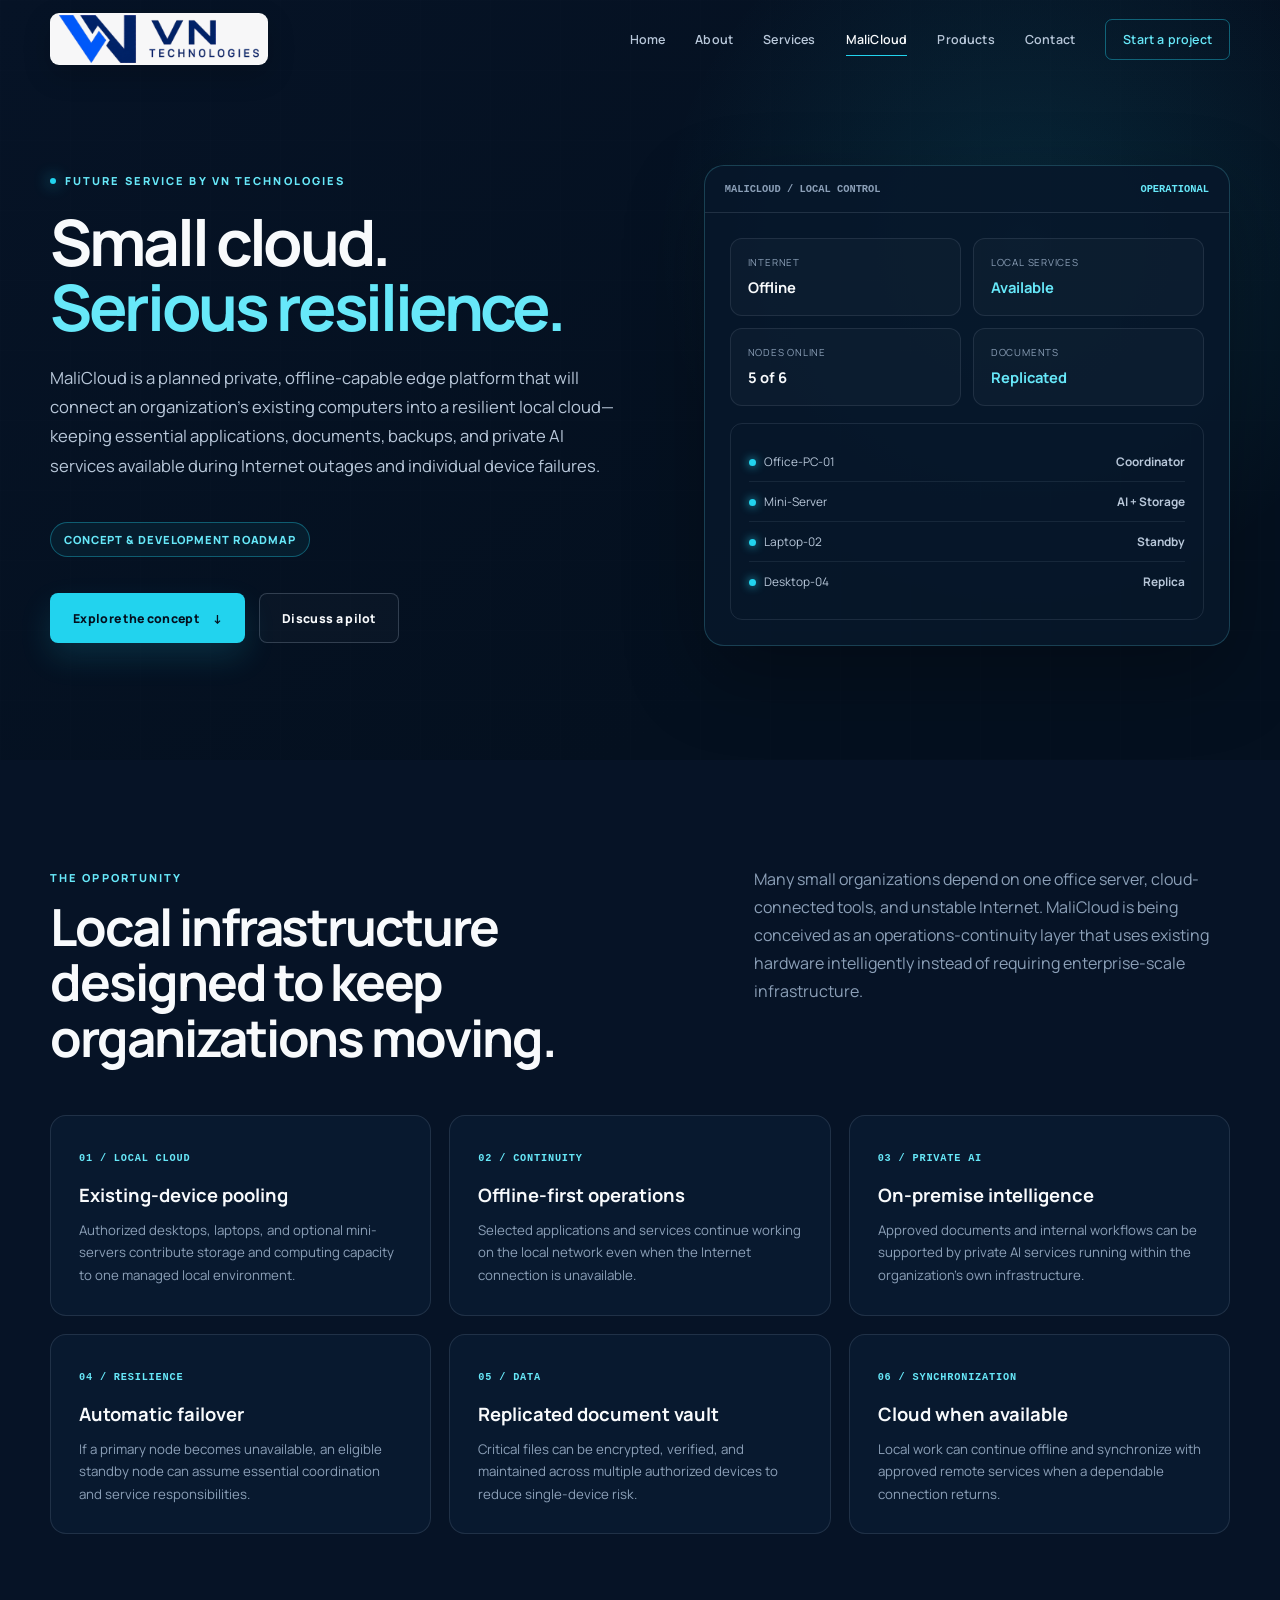
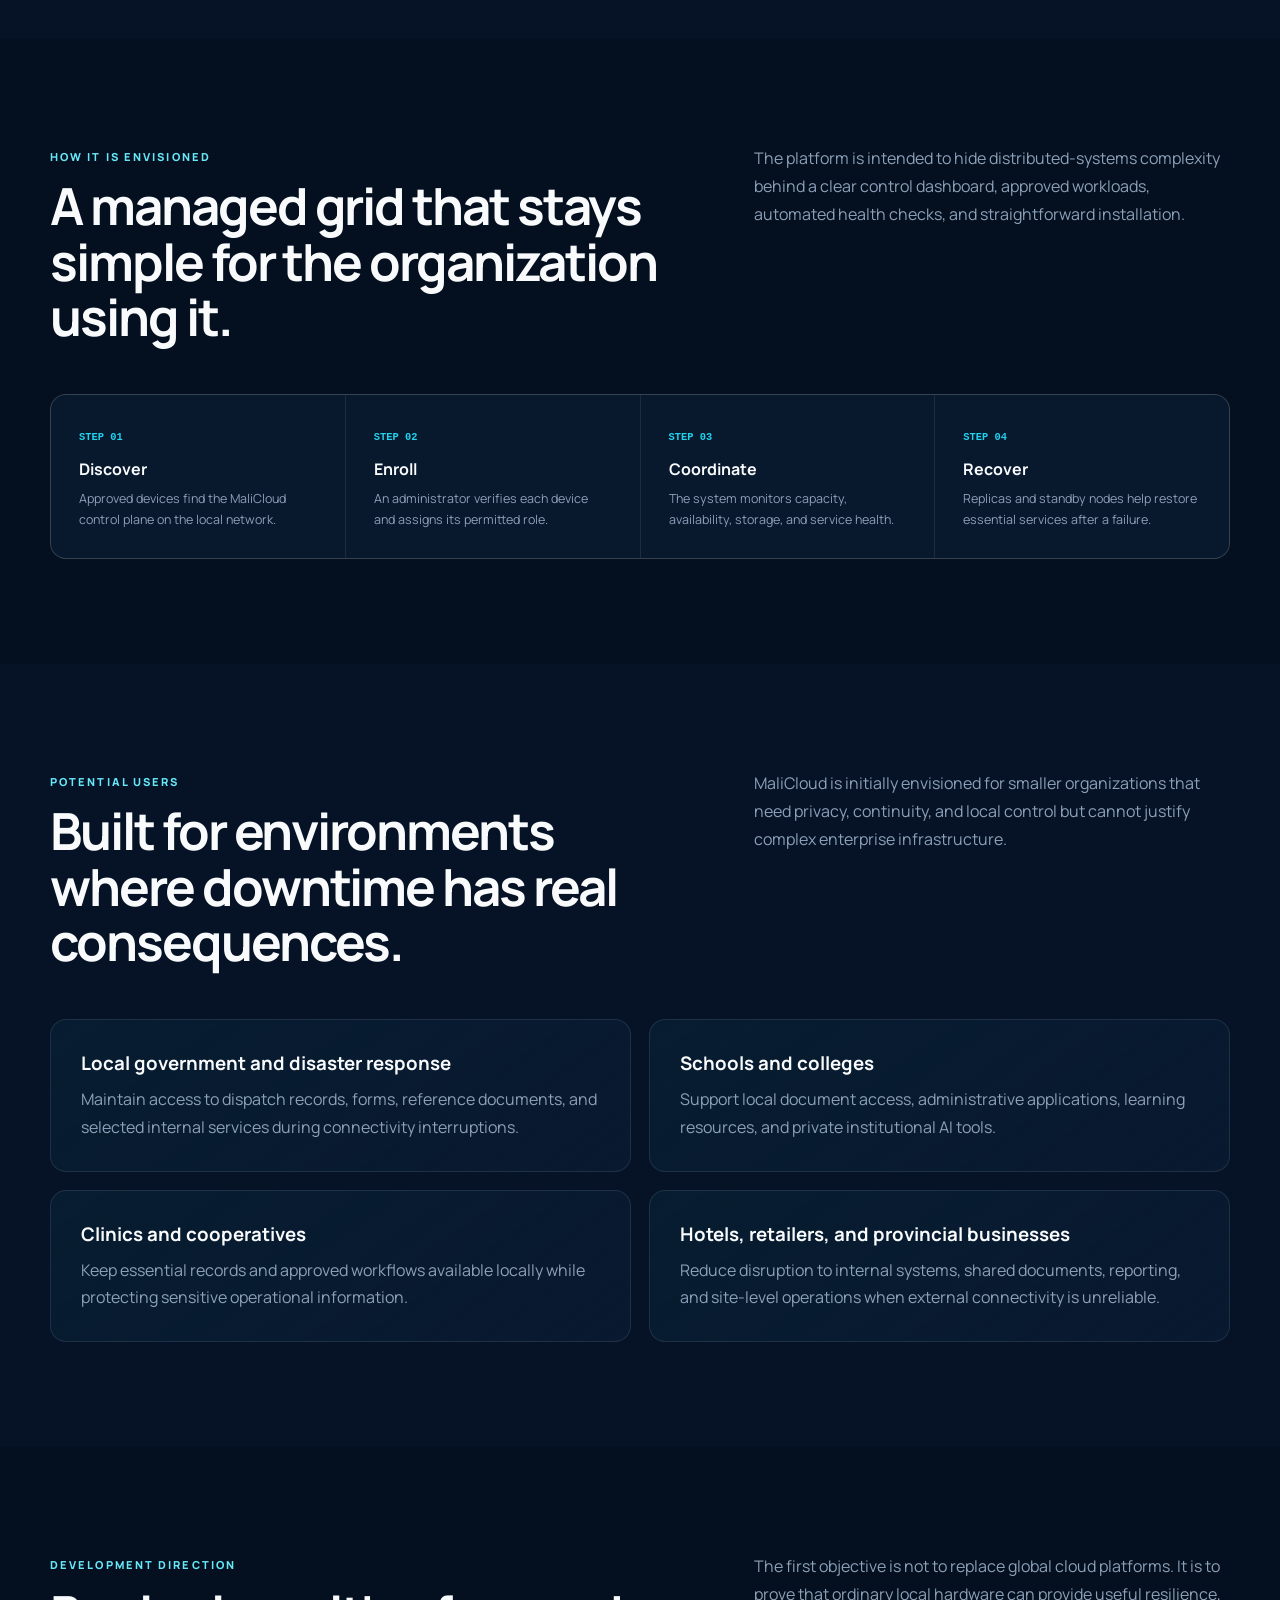
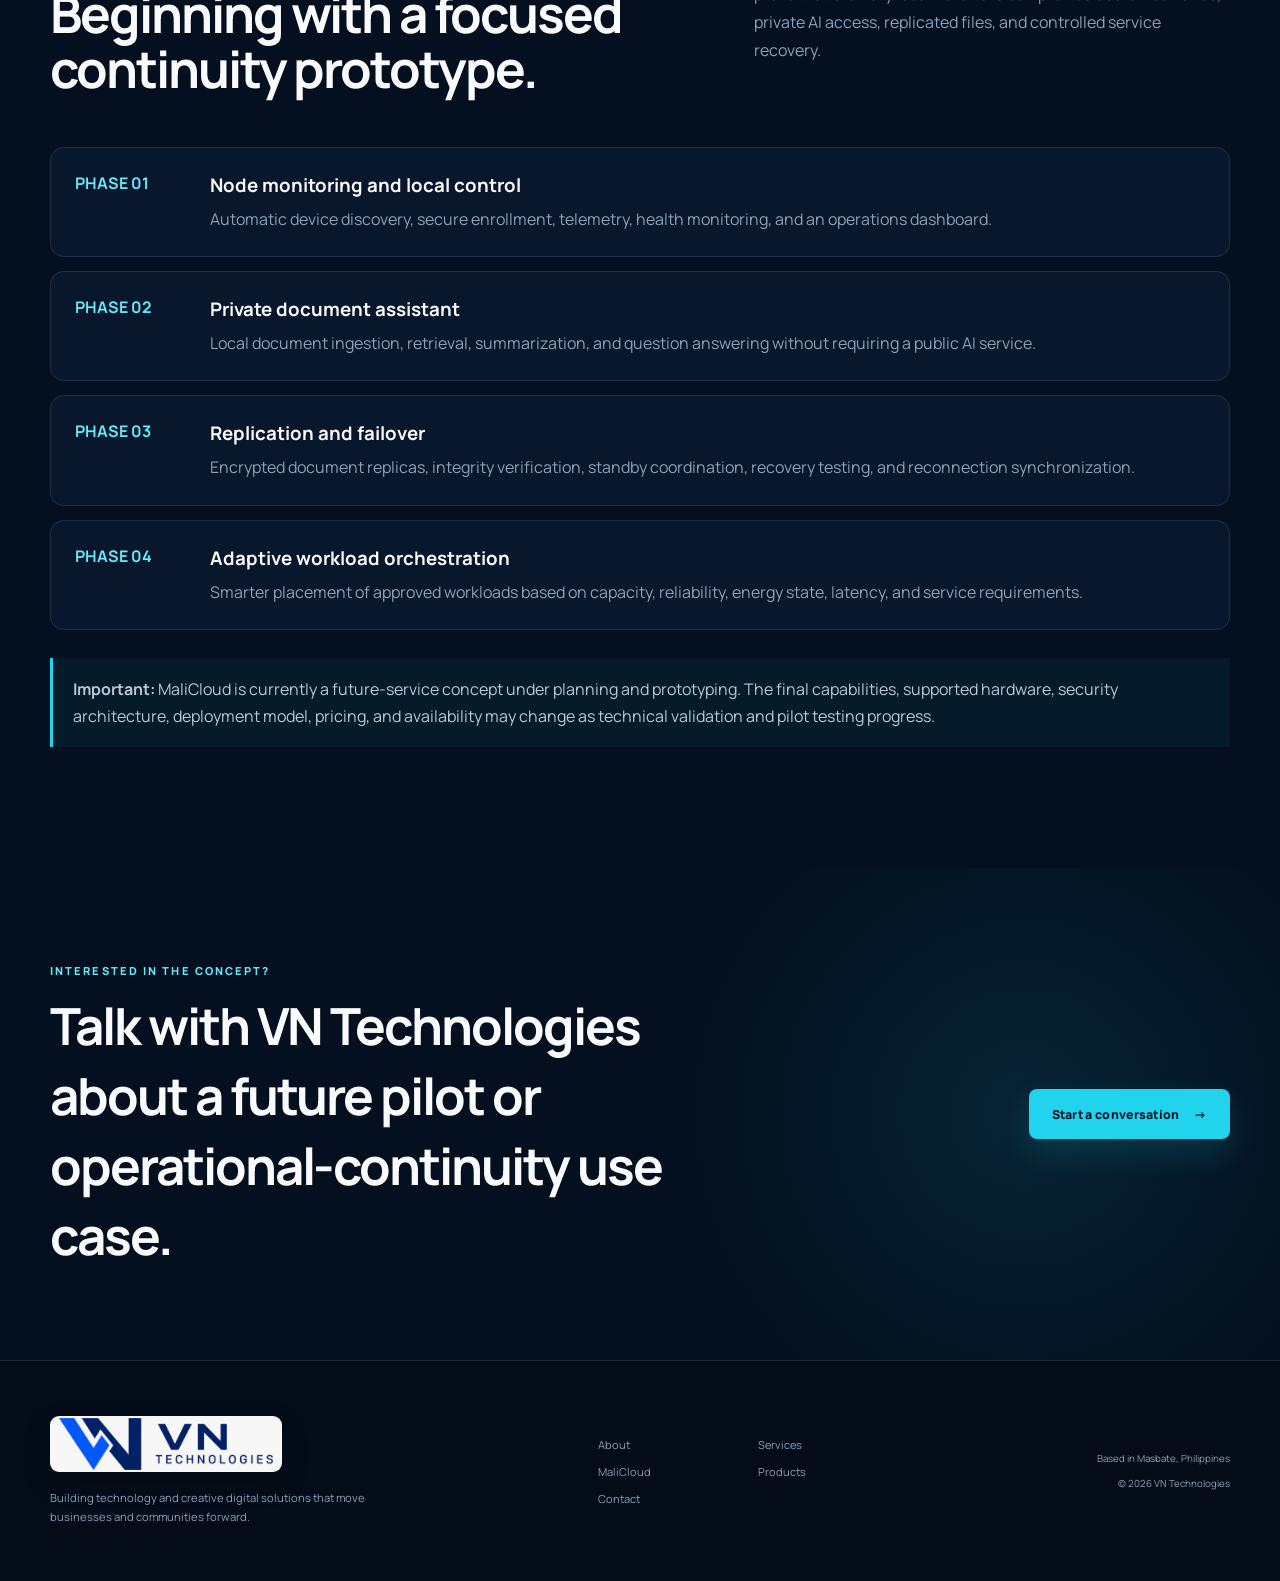
==== malicloud.html @ c6fffb07 "Add MaliCloud future service page" ====
<!doctype html>
<html lang="en">
  <head>
    <meta charset="UTF-8" />
    <meta name="viewport" content="width=device-width, initial-scale=1.0" />
    <meta name="description" content="MaliCloud is VN Technologies' planned private, offline-capable edge platform for resilient local applications, document storage, backups, and AI services." />
    <meta name="theme-color" content="#061326" />
    <meta property="og:title" content="MaliCloud | VN Technologies" />
    <meta property="og:description" content="Small cloud. Serious resilience. Discover VN Technologies' future private AI and local operations-continuity platform." />
    <meta property="og:type" content="website" />
    <title>MaliCloud | Private AI & Resilient Local Computing</title>
    <link rel="preconnect" href="https://fonts.googleapis.com" />
    <link rel="preconnect" href="https://fonts.gstatic.com" crossorigin />
    <link href="https://fonts.googleapis.com/css2?family=Manrope:wght@400;500;600;700;800&display=swap" rel="stylesheet" />
    <link rel="stylesheet" href="styles.css" />
    <script src="script.js" defer></script>
    <style>
      .malicloud-page main { overflow: hidden; }
      .mc-hero { position: relative; min-height: 760px; display: flex; align-items: center; padding: 150px 0 100px; background: radial-gradient(circle at 80% 32%, rgba(34,211,238,.12), transparent 32%), linear-gradient(145deg,#061326,#04101f 72%); }
      .mc-hero-grid { position:absolute; inset:0; opacity:.28; background-image:linear-gradient(rgba(169,184,204,.035) 1px,transparent 1px),linear-gradient(90deg,rgba(169,184,204,.035) 1px,transparent 1px); background-size:70px 70px; }
      .mc-hero-layout { position:relative; z-index:2; display:grid; grid-template-columns:1.05fr .95fr; gap:72px; align-items:center; }
      .mc-hero h1 { margin:20px 0 24px; font-size:clamp(3rem,5vw,4.8rem); line-height:1.02; letter-spacing:-.052em; }
      .mc-hero h1 span { display:block; color:#67e8f9; }
      .mc-lead { max-width:680px; color:#b8c7d9; font-size:1.04rem; line-height:1.75; }
      .mc-badge { display:inline-flex; margin-top:26px; padding:9px 13px; border:1px solid rgba(34,211,238,.35); border-radius:999px; color:#67e8f9; background:rgba(34,211,238,.06); font-size:.7rem; font-weight:800; letter-spacing:.08em; text-transform:uppercase; }
      .mc-console { border:1px solid rgba(103,232,249,.2); border-radius:20px; background:rgba(7,23,43,.88); box-shadow:0 30px 80px rgba(0,0,0,.28); overflow:hidden; }
      .mc-console-head { display:flex; justify-content:space-between; padding:17px 20px; border-bottom:1px solid rgba(169,184,204,.16); color:#8ca0b8; font:600 .65rem ui-monospace,monospace; }
      .mc-console-head strong { color:#67e8f9; }
      .mc-console-body { padding:25px; }
      .mc-status { display:grid; grid-template-columns:repeat(2,1fr); gap:12px; }
      .mc-status div { padding:17px; border:1px solid rgba(169,184,204,.13); border-radius:12px; background:rgba(255,255,255,.025); }
      .mc-status small { display:block; margin-bottom:7px; color:#8ca0b8; font-size:.61rem; letter-spacing:.08em; }
      .mc-status strong { font-size:.92rem; }
      .mc-status .ok { color:#67e8f9; }
      .mc-nodes { margin-top:17px; padding:18px; border:1px solid rgba(169,184,204,.13); border-radius:12px; }
      .mc-node { display:flex; align-items:center; justify-content:space-between; padding:11px 0; border-bottom:1px solid rgba(169,184,204,.1); color:#b8c7d9; font-size:.74rem; }
      .mc-node:last-child { border-bottom:0; }
      .mc-dot { width:7px; height:7px; display:inline-block; margin-right:8px; border-radius:50%; background:#22d3ee; box-shadow:0 0 10px #22d3ee; }
      .mc-section { padding:105px 0; }
      .mc-section.alt { background:#04101f; }
      .mc-heading { display:grid; grid-template-columns:1.15fr .85fr; gap:60px; margin-bottom:50px; }
      .mc-heading h2 { margin:12px 0 0; font-size:clamp(2.2rem,4vw,3.5rem); line-height:1.08; letter-spacing:-.04em; }
      .mc-heading p { margin:0; color:#8ca0b8; line-height:1.75; }
      .mc-grid { display:grid; grid-template-columns:repeat(3,1fr); gap:18px; }
      .mc-card { padding:28px; border:1px solid rgba(169,184,204,.15); border-radius:16px; background:rgba(10,27,51,.78); }
      .mc-card span { color:#67e8f9; font:700 .64rem ui-monospace,monospace; letter-spacing:.08em; }
      .mc-card h3 { margin:16px 0 11px; font-size:1.15rem; }
      .mc-card p { margin:0; color:#8ca0b8; font-size:.83rem; line-height:1.7; }
      .mc-flow { display:grid; grid-template-columns:repeat(4,1fr); gap:1px; overflow:hidden; border:1px solid rgba(169,184,204,.16); border-radius:16px; background:rgba(169,184,204,.16); }
      .mc-flow div { padding:28px; background:#08182d; }
      .mc-flow span { color:#22d3ee; font:700 .65rem ui-monospace,monospace; }
      .mc-flow h3 { margin:13px 0 9px; font-size:1rem; }
      .mc-flow p { margin:0; color:#8ca0b8; font-size:.78rem; line-height:1.65; }
      .mc-use-grid { display:grid; grid-template-columns:repeat(2,1fr); gap:18px; }
      .mc-use { padding:30px; border:1px solid rgba(169,184,204,.14); border-radius:16px; background:linear-gradient(145deg,rgba(34,211,238,.05),rgba(10,27,51,.78)); }
      .mc-use h3 { margin:0 0 10px; }
      .mc-use p { margin:0; color:#8ca0b8; line-height:1.7; }
      .mc-roadmap { display:grid; gap:14px; }
      .mc-phase { display:grid; grid-template-columns:110px 1fr; gap:25px; padding:24px; border:1px solid rgba(169,184,204,.14); border-radius:14px; background:rgba(10,27,51,.72); }
      .mc-phase strong { color:#67e8f9; }
      .mc-phase h3 { margin:0 0 8px; }
      .mc-phase p { margin:0; color:#8ca0b8; line-height:1.65; }
      .mc-note { margin-top:28px; padding:18px 20px; border-left:3px solid #22d3ee; background:rgba(34,211,238,.055); color:#b8c7d9; line-height:1.65; }
      .mc-cta { padding:90px 0; background:radial-gradient(circle at 80% 50%,rgba(34,211,238,.1),transparent 32%),#04101f; }
      .mc-cta-inner { display:flex; justify-content:space-between; align-items:center; gap:40px; }
      .mc-cta h2 { max-width:720px; margin:10px 0 0; font-size:clamp(2rem,4vw,3.2rem); letter-spacing:-.04em; }
      @media (max-width:900px){.mc-hero-layout,.mc-heading{grid-template-columns:1fr}.mc-grid{grid-template-columns:1fr 1fr}.mc-flow{grid-template-columns:1fr 1fr}.mc-hero{padding-top:125px}.mc-cta-inner{align-items:flex-start;flex-direction:column}}
      @media (max-width:620px){.mc-grid,.mc-use-grid,.mc-flow{grid-template-columns:1fr}.mc-status{grid-template-columns:1fr}.mc-phase{grid-template-columns:1fr}.mc-hero h1{font-size:2.75rem}}
    </style>
  </head>
  <body class="malicloud-page">
    <a class="skip-link" href="#main-content">Skip to content</a>
    <header class="site-header scrolled" data-header>
      <div class="container header-inner">
        <a class="brand" href="index.html#home" aria-label="VN Technologies home"><span class="brand-logo" aria-hidden="true"></span></a>
        <button class="menu-toggle" type="button" aria-expanded="false" aria-controls="site-navigation" aria-label="Open navigation" data-menu-toggle><span></span><span></span><span></span></button>
        <nav id="site-navigation" class="site-nav" aria-label="Main navigation" data-nav>
          <a href="index.html#home">Home</a><a href="index.html#about">About</a><a href="index.html#services">Services</a><a class="active" href="malicloud.html" aria-current="page">MaliCloud</a><a href="products.html">Products</a><a href="index.html#contact">Contact</a><a class="nav-cta" href="index.html#contact">Start a project</a>
        </nav>
      </div>
    </header>
    <main id="main-content">
      <section class="mc-hero">
        <div class="mc-hero-grid" aria-hidden="true"></div>
        <div class="container mc-hero-layout">
          <div class="reveal">
            <div class="eyebrow"><span class="eyebrow-dot"></span>Future service by VN Technologies</div>
            <h1>Small cloud. <span>Serious resilience.</span></h1>
            <p class="mc-lead">MaliCloud is a planned private, offline-capable edge platform that will connect an organization’s existing computers into a resilient local cloud—keeping essential applications, documents, backups, and private AI services available during Internet outages and individual device failures.</p>
            <span class="mc-badge">Concept &amp; development roadmap</span>
            <div class="hero-actions"><a class="button button-primary" href="#capabilities">Explore the concept <span aria-hidden="true">↓</span></a><a class="button button-secondary" href="index.html#contact">Discuss a pilot</a></div>
          </div>
          <div class="mc-console reveal" aria-label="Conceptual MaliCloud system dashboard">
            <div class="mc-console-head"><span>MALICLOUD / LOCAL CONTROL</span><strong>OPERATIONAL</strong></div>
            <div class="mc-console-body">
              <div class="mc-status"><div><small>INTERNET</small><strong>Offline</strong></div><div><small>LOCAL SERVICES</small><strong class="ok">Available</strong></div><div><small>NODES ONLINE</small><strong>5 of 6</strong></div><div><small>DOCUMENTS</small><strong class="ok">Replicated</strong></div></div>
              <div class="mc-nodes"><div class="mc-node"><span><i class="mc-dot"></i>Office-PC-01</span><strong>Coordinator</strong></div><div class="mc-node"><span><i class="mc-dot"></i>Mini-Server</span><strong>AI + Storage</strong></div><div class="mc-node"><span><i class="mc-dot"></i>Laptop-02</span><strong>Standby</strong></div><div class="mc-node"><span><i class="mc-dot"></i>Desktop-04</span><strong>Replica</strong></div></div>
            </div>
          </div>
        </div>
      </section>
      <section id="capabilities" class="mc-section">
        <div class="container"><div class="mc-heading reveal"><div><span class="section-kicker">The opportunity</span><h2>Local infrastructure designed to keep organizations moving.</h2></div><p>Many small organizations depend on one office server, cloud-connected tools, and unstable Internet. MaliCloud is being conceived as an operations-continuity layer that uses existing hardware intelligently instead of requiring enterprise-scale infrastructure.</p></div>
          <div class="mc-grid">
            <article class="mc-card reveal"><span>01 / LOCAL CLOUD</span><h3>Existing-device pooling</h3><p>Authorized desktops, laptops, and optional mini-servers contribute storage and computing capacity to one managed local environment.</p></article>
            <article class="mc-card reveal"><span>02 / CONTINUITY</span><h3>Offline-first operations</h3><p>Selected applications and services continue working on the local network even when the Internet connection is unavailable.</p></article>
            <article class="mc-card reveal"><span>03 / PRIVATE AI</span><h3>On-premise intelligence</h3><p>Approved documents and internal workflows can be supported by private AI services running within the organization’s own infrastructure.</p></article>
            <article class="mc-card reveal"><span>04 / RESILIENCE</span><h3>Automatic failover</h3><p>If a primary node becomes unavailable, an eligible standby node can assume essential coordination and service responsibilities.</p></article>
            <article class="mc-card reveal"><span>05 / DATA</span><h3>Replicated document vault</h3><p>Critical files can be encrypted, verified, and maintained across multiple authorized devices to reduce single-device risk.</p></article>
            <article class="mc-card reveal"><span>06 / SYNCHRONIZATION</span><h3>Cloud when available</h3><p>Local work can continue offline and synchronize with approved remote services when a dependable connection returns.</p></article>
          </div>
        </div>
      </section>
      <section class="mc-section alt">
        <div class="container"><div class="mc-heading reveal"><div><span class="section-kicker">How it is envisioned</span><h2>A managed grid that stays simple for the organization using it.</h2></div><p>The platform is intended to hide distributed-systems complexity behind a clear control dashboard, approved workloads, automated health checks, and straightforward installation.</p></div>
          <div class="mc-flow reveal"><div><span>STEP 01</span><h3>Discover</h3><p>Approved devices find the MaliCloud control plane on the local network.</p></div><div><span>STEP 02</span><h3>Enroll</h3><p>An administrator verifies each device and assigns its permitted role.</p></div><div><span>STEP 03</span><h3>Coordinate</h3><p>The system monitors capacity, availability, storage, and service health.</p></div><div><span>STEP 04</span><h3>Recover</h3><p>Replicas and standby nodes help restore essential services after a failure.</p></div></div>
        </div>
      </section>
      <section class="mc-section">
        <div class="container"><div class="mc-heading reveal"><div><span class="section-kicker">Potential users</span><h2>Built for environments where downtime has real consequences.</h2></div><p>MaliCloud is initially envisioned for smaller organizations that need privacy, continuity, and local control but cannot justify complex enterprise infrastructure.</p></div>
          <div class="mc-use-grid"><article class="mc-use reveal"><h3>Local government and disaster response</h3><p>Maintain access to dispatch records, forms, reference documents, and selected internal services during connectivity interruptions.</p></article><article class="mc-use reveal"><h3>Schools and colleges</h3><p>Support local document access, administrative applications, learning resources, and private institutional AI tools.</p></article><article class="mc-use reveal"><h3>Clinics and cooperatives</h3><p>Keep essential records and approved workflows available locally while protecting sensitive operational information.</p></article><article class="mc-use reveal"><h3>Hotels, retailers, and provincial businesses</h3><p>Reduce disruption to internal systems, shared documents, reporting, and site-level operations when external connectivity is unreliable.</p></article></div>
        </div>
      </section>
      <section class="mc-section alt">
        <div class="container"><div class="mc-heading reveal"><div><span class="section-kicker">Development direction</span><h2>Beginning with a focused continuity prototype.</h2></div><p>The first objective is not to replace global cloud platforms. It is to prove that ordinary local hardware can provide useful resilience, private AI access, replicated files, and controlled service recovery.</p></div>
          <div class="mc-roadmap"><div class="mc-phase reveal"><strong>PHASE 01</strong><div><h3>Node monitoring and local control</h3><p>Automatic device discovery, secure enrollment, telemetry, health monitoring, and an operations dashboard.</p></div></div><div class="mc-phase reveal"><strong>PHASE 02</strong><div><h3>Private document assistant</h3><p>Local document ingestion, retrieval, summarization, and question answering without requiring a public AI service.</p></div></div><div class="mc-phase reveal"><strong>PHASE 03</strong><div><h3>Replication and failover</h3><p>Encrypted document replicas, integrity verification, standby coordination, recovery testing, and reconnection synchronization.</p></div></div><div class="mc-phase reveal"><strong>PHASE 04</strong><div><h3>Adaptive workload orchestration</h3><p>Smarter placement of approved workloads based on capacity, reliability, energy state, latency, and service requirements.</p></div></div></div>
          <p class="mc-note reveal"><strong>Important:</strong> MaliCloud is currently a future-service concept under planning and prototyping. The final capabilities, supported hardware, security architecture, deployment model, pricing, and availability may change as technical validation and pilot testing progress.</p>
        </div>
      </section>
      <section class="mc-cta"><div class="container mc-cta-inner reveal"><div><span class="section-kicker">Interested in the concept?</span><h2>Talk with VN Technologies about a future pilot or operational-continuity use case.</h2></div><a class="button button-primary" href="index.html#contact">Start a conversation <span aria-hidden="true">→</span></a></div></section>
    </main>
    <footer><div class="container footer-grid"><div><a class="brand footer-brand" href="index.html#home" aria-label="VN Technologies home"><span class="brand-logo" aria-hidden="true"></span></a><p>Building technology and creative digital solutions that move businesses and communities forward.</p></div><div class="footer-links"><a href="index.html#about">About</a><a href="index.html#services">Services</a><a href="malicloud.html">MaliCloud</a><a href="products.html">Products</a><a href="index.html#contact">Contact</a></div><div class="footer-meta"><span>Based in Masbate, Philippines</span><span>© <span data-year></span> VN Technologies</span></div></div></footer>
  </body>
</html>
---- styles.css ----
:root {
  --navy-950: #04101f;
  --navy-900: #061326;
  --navy-850: #08182d;
  --navy-800: #0a1b33;
  --navy-700: #0e2340;
  --cyan-400: #22d3ee;
  --cyan-300: #67e8f9;
  --blue-400: #38bdf8;
  --white: #f8fafc;
  --slate-200: #dbe5f1;
  --slate-300: #b8c7d9;
  --slate-400: #8ca0b8;
  --line: rgba(169, 184, 204, 0.16);
  --card: rgba(10, 27, 51, 0.8);
  --shadow: 0 30px 80px rgba(0, 0, 0, 0.28);
  --radius-sm: 8px;
  --radius-md: 16px;
  --radius-lg: 24px;
  --container: 1180px;
}

* {
  box-sizing: border-box;
}

html {
  scroll-behavior: smooth;
  scroll-padding-top: 86px;
}

body {
  margin: 0;
  overflow-x: hidden;
  background: var(--navy-900);
  color: var(--white);
  font-family: "Manrope", system-ui, -apple-system, BlinkMacSystemFont, "Segoe UI",
    sans-serif;
  -webkit-font-smoothing: antialiased;
}

a {
  color: inherit;
  text-decoration: none;
}

button,
a {
  -webkit-tap-highlight-color: transparent;
}

.container {
  width: min(calc(100% - 48px), var(--container));
  margin-inline: auto;
}

.skip-link {
  position: fixed;
  z-index: 1000;
  top: 12px;
  left: 12px;
  padding: 10px 14px;
  transform: translateY(-160%);
  border-radius: 6px;
  background: var(--cyan-400);
  color: var(--navy-950);
  font-size: 0.84rem;
  font-weight: 800;
  transition: transform 0.2s ease;
}

.skip-link:focus {
  transform: translateY(0);
}

.site-header {
  position: fixed;
  z-index: 100;
  top: 0;
  width: 100%;
  border-bottom: 1px solid transparent;
  transition:
    background 0.25s ease,
    border-color 0.25s ease,
    box-shadow 0.25s ease;
}

.site-header.scrolled {
  border-color: var(--line);
  background: rgba(4, 16, 31, 0.9);
  box-shadow: 0 10px 35px rgba(0, 0, 0, 0.16);
  backdrop-filter: blur(16px);
}

.header-inner {
  display: flex;
  min-height: 78px;
  align-items: center;
  justify-content: space-between;
}

.brand {
  display: inline-flex;
  align-items: center;
  gap: 11px;
}

.brand-mark {
  display: grid;
  width: 40px;
  height: 40px;
  place-items: center;
  border: 1px solid rgba(34, 211, 238, 0.7);
  border-radius: 9px;
  background:
    linear-gradient(135deg, rgba(34, 211, 238, 0.13), transparent 62%),
    var(--navy-800);
  box-shadow:
    inset 0 0 0 3px rgba(6, 19, 38, 0.85),
    0 0 26px rgba(34, 211, 238, 0.08);
}

.brand-mark span {
  color: var(--cyan-400);
  font-size: 0.75rem;
  font-weight: 800;
  letter-spacing: -0.04em;
}

.brand-name {
  display: flex;
  flex-direction: column;
  line-height: 1;
}

.brand-name strong {
  color: var(--white);
  font-size: 1rem;
  letter-spacing: 0.14em;
}

.brand-name > span {
  margin-top: 5px;
  color: var(--slate-400);
  font-size: 0.52rem;
  font-weight: 700;
  letter-spacing: 0.24em;
}

.site-nav {
  display: flex;
  align-items: center;
  gap: 30px;
}

.site-nav a {
  position: relative;
  color: var(--slate-300);
  font-size: 0.78rem;
  font-weight: 600;
  letter-spacing: 0.015em;
  transition: color 0.2s ease;
}

.site-nav a:not(.nav-cta)::after {
  position: absolute;
  right: 0;
  bottom: -8px;
  left: 0;
  height: 1px;
  transform: scaleX(0);
  background: var(--cyan-400);
  content: "";
  transition: transform 0.2s ease;
}

.site-nav a:hover,
.site-nav a:focus-visible,
.site-nav a.active {
  color: var(--white);
}

.site-nav a:hover::after,
.site-nav a:focus-visible::after,
.site-nav a.active::after {
  transform: scaleX(1);
}

.site-nav .nav-cta {
  padding: 11px 17px;
  border: 1px solid rgba(34, 211, 238, 0.4);
  border-radius: 7px;
  color: var(--cyan-300);
}

.site-nav .nav-cta:hover,
.site-nav .nav-cta:focus-visible {
  border-color: var(--cyan-400);
  background: rgba(34, 211, 238, 0.08);
  color: var(--white);
}

.menu-toggle {
  display: none;
  width: 44px;
  height: 44px;
  padding: 11px;
  border: 1px solid var(--line);
  border-radius: 8px;
  background: transparent;
  cursor: pointer;
}

.menu-toggle span {
  display: block;
  width: 100%;
  height: 1px;
  margin: 5px 0;
  background: var(--white);
  transition:
    transform 0.2s ease,
    opacity 0.2s ease;
}

.hero {
  position: relative;
  display: flex;
  min-height: 790px;
  align-items: center;
  overflow: hidden;
  padding: 150px 0 105px;
  background:
    radial-gradient(circle at 82% 48%, rgba(34, 211, 238, 0.095), transparent 31%),
    radial-gradient(circle at 18% 14%, rgba(56, 189, 248, 0.06), transparent 26%),
    linear-gradient(145deg, var(--navy-900), var(--navy-950) 72%);
}

.hero::after {
  position: absolute;
  right: 0;
  bottom: 0;
  left: 0;
  height: 160px;
  background: linear-gradient(transparent, rgba(4, 16, 31, 0.52));
  content: "";
  pointer-events: none;
}

.hero-grid {
  position: absolute;
  inset: 0;
  opacity: 0.28;
  background-image:
    linear-gradient(rgba(169, 184, 204, 0.035) 1px, transparent 1px),
    linear-gradient(90deg, rgba(169, 184, 204, 0.035) 1px, transparent 1px);
  background-size: 70px 70px;
  mask-image: linear-gradient(to right, transparent 8%, black 70%, transparent);
}

.hero-content {
  position: relative;
  z-index: 2;
  display: grid;
  align-items: center;
  gap: 82px;
  grid-template-columns: minmax(0, 1.18fr) minmax(350px, 0.82fr);
}

.eyebrow,
.section-kicker {
  display: inline-flex;
  align-items: center;
  gap: 9px;
  color: var(--cyan-300);
  font-size: 0.69rem;
  font-weight: 800;
  letter-spacing: 0.19em;
  text-transform: uppercase;
}

.eyebrow-dot {
  width: 6px;
  height: 6px;
  border-radius: 50%;
  background: var(--cyan-400);
  box-shadow: 0 0 15px var(--cyan-400);
}

.hero h1 {
  max-width: 720px;
  margin: 21px 0 25px;
  font-size: clamp(3.1rem, 5vw, 4.9rem);
  font-weight: 800;
  letter-spacing: -0.052em;
  line-height: 1.03;
}

.hero h1 span {
  display: block;
  background: linear-gradient(90deg, var(--white) 8%, var(--cyan-300) 115%);
  -webkit-background-clip: text;
  background-clip: text;
  color: transparent;
}

.hero-copy > p {
  max-width: 635px;
  margin: 0;
  color: var(--slate-300);
  font-size: 1.03rem;
  line-height: 1.75;
}

.hero-actions {
  display: flex;
  gap: 14px;
  margin-top: 36px;
}

.button {
  display: inline-flex;
  min-height: 50px;
  align-items: center;
  justify-content: center;
  gap: 14px;
  padding: 0 22px;
  border: 1px solid transparent;
  border-radius: 8px;
  font-size: 0.77rem;
  font-weight: 800;
  letter-spacing: 0.025em;
  transition:
    transform 0.2s ease,
    box-shadow 0.2s ease,
    border-color 0.2s ease,
    background 0.2s ease;
}

.button:hover,
.button:focus-visible {
  transform: translateY(-2px);
}

.button-primary {
  background: var(--cyan-400);
  box-shadow: 0 14px 32px rgba(34, 211, 238, 0.14);
  color: var(--navy-950);
}

.button-primary:hover,
.button-primary:focus-visible {
  background: var(--cyan-300);
  box-shadow: 0 17px 38px rgba(34, 211, 238, 0.2);
}

.button-secondary {
  border-color: rgba(169, 184, 204, 0.25);
  background: rgba(255, 255, 255, 0.025);
  color: var(--white);
}

.button-secondary:hover,
.button-secondary:focus-visible {
  border-color: rgba(34, 211, 238, 0.45);
  background: rgba(34, 211, 238, 0.055);
}

.hero-capabilities {
  display: flex;
  flex-wrap: wrap;
  gap: 22px;
  margin-top: 38px;
  color: var(--slate-400);
  font-size: 0.67rem;
  font-weight: 700;
  letter-spacing: 0.09em;
  text-transform: uppercase;
}

.hero-capabilities span {
  display: flex;
  align-items: center;
  gap: 9px;
}

.hero-capabilities span::before {
  width: 4px;
  height: 4px;
  border-radius: 50%;
  background: var(--cyan-400);
  content: "";
}

.hero-panel {
  position: relative;
  z-index: 3;
  overflow: hidden;
  min-height: 420px;
  border: 1px solid rgba(103, 232, 249, 0.18);
  border-radius: 18px;
  background:
    linear-gradient(150deg, rgba(34, 211, 238, 0.07), transparent 50%),
    rgba(7, 23, 43, 0.82);
  box-shadow: var(--shadow);
  backdrop-filter: blur(12px);
}

.hero-panel::before {
  position: absolute;
  right: -110px;
  bottom: -110px;
  width: 300px;
  height: 300px;
  border: 1px solid rgba(34, 211, 238, 0.12);
  border-radius: 50%;
  box-shadow:
    0 0 0 35px rgba(34, 211, 238, 0.025),
    0 0 0 70px rgba(34, 211, 238, 0.018);
  content: "";
}

.panel-topline {
  display: flex;
  height: 52px;
  align-items: center;
  justify-content: space-between;
  padding: 0 22px;
  border-bottom: 1px solid var(--line);
  color: var(--slate-400);
  font-family: ui-monospace, SFMono-Regular, Menlo, monospace;
  font-size: 0.6rem;
  letter-spacing: 0.08em;
}

.status {
  display: flex;
  align-items: center;
  gap: 7px;
  color: var(--cyan-300);
}

.status i {
  width: 6px;
  height: 6px;
  border-radius: 50%;
  background: var(--cyan-400);
  box-shadow: 0 0 10px var(--cyan-400);
}

.panel-core {
  position: relative;
  z-index: 2;
  padding: 56px 44px 42px;
}

.core-label {
  color: var(--cyan-300);
  font-family: ui-monospace, SFMono-Regular, Menlo, monospace;
  font-size: 0.6rem;
  letter-spacing: 0.12em;
}

.panel-core strong {
  display: block;
  margin: 13px 0 15px;
  font-size: clamp(2.25rem, 4vw, 3.2rem);
  letter-spacing: -0.05em;
  line-height: 1.05;
}

.panel-core p {
  max-width: 320px;
  margin: 0;
  color: var(--slate-400);
  font-size: 0.79rem;
  line-height: 1.65;
}

.panel-flow {
  position: relative;
  z-index: 2;
  display: flex;
  align-items: center;
  padding: 20px 30px;
  border-top: 1px solid var(--line);
}

.panel-flow div {
  display: flex;
  min-width: 76px;
  flex-direction: column;
  gap: 4px;
}

.panel-flow span {
  color: var(--cyan-300);
  font-family: ui-monospace, SFMono-Regular, Menlo, monospace;
  font-size: 0.56rem;
}

.panel-flow strong {
  font-size: 0.67rem;
  letter-spacing: 0.02em;
}

.panel-flow > i {
  height: 1px;
  flex: 1;
  margin: 0 8px;
  background: linear-gradient(90deg, var(--cyan-400), rgba(34, 211, 238, 0.1));
}

.network-art {
  position: absolute;
  z-index: 1;
  top: 50%;
  right: 8%;
  width: 600px;
  height: 600px;
  transform: translateY(-50%);
  opacity: 0.65;
}

.orbit {
  position: absolute;
  border: 1px solid rgba(34, 211, 238, 0.08);
  border-radius: 50%;
}

.orbit-one {
  inset: 12%;
}

.orbit-two {
  inset: 23%;
}

.orbit-three {
  inset: 34%;
}

.node,
.pulse {
  position: absolute;
  width: 6px;
  height: 6px;
  border-radius: 50%;
  background: var(--cyan-400);
  box-shadow: 0 0 18px var(--cyan-400);
}

.node::after {
  position: absolute;
  top: 50%;
  left: 50%;
  width: 100px;
  height: 1px;
  transform-origin: left;
  background: linear-gradient(90deg, rgba(34, 211, 238, 0.35), transparent);
  content: "";
}

.node-one {
  top: 17%;
  left: 35%;
}
.node-one::after {
  transform: rotate(36deg);
}
.node-two {
  top: 31%;
  right: 12%;
}
.node-two::after {
  transform: rotate(145deg);
}
.node-three {
  right: 21%;
  bottom: 21%;
}
.node-three::after {
  transform: rotate(210deg);
}
.node-four {
  bottom: 9%;
  left: 35%;
}
.node-four::after {
  transform: rotate(278deg);
}
.node-five {
  bottom: 32%;
  left: 7%;
}
.node-five::after {
  transform: rotate(325deg);
}
.node-six {
  top: 29%;
  left: 16%;
}
.node-six::after {
  transform: rotate(62deg);
}

.pulse {
  width: 9px;
  height: 9px;
  animation: pulse 2.6s ease-out infinite;
}

.pulse-one {
  top: 46%;
  left: 43%;
}

.pulse-two {
  right: 32%;
  bottom: 39%;
  animation-delay: 1.2s;
}

@keyframes pulse {
  0% {
    box-shadow: 0 0 0 0 rgba(34, 211, 238, 0.42);
  }
  70% {
    box-shadow: 0 0 0 24px rgba(34, 211, 238, 0);
  }
  100% {
    box-shadow: 0 0 0 0 rgba(34, 211, 238, 0);
  }
}

.proof-strip {
  position: relative;
  z-index: 4;
  border-top: 1px solid var(--line);
  border-bottom: 1px solid var(--line);
  background: var(--navy-950);
}

.proof-grid {
  display: grid;
  grid-template-columns: repeat(3, 1fr);
}

.proof-grid > div {
  display: flex;
  min-height: 112px;
  align-items: center;
  gap: 18px;
  padding: 28px 32px;
  border-right: 1px solid var(--line);
}

.proof-grid > div:first-child {
  border-left: 1px solid var(--line);
}

.proof-number {
  color: var(--cyan-400);
  font-family: ui-monospace, SFMono-Regular, Menlo, monospace;
  font-size: 0.65rem;
}

.proof-grid p {
  margin: 0;
  color: var(--slate-400);
  font-size: 0.75rem;
  line-height: 1.55;
}

.proof-grid strong {
  color: var(--slate-200);
  font-weight: 700;
}

.section {
  padding: 120px 0;
}

.services-section {
  background:
    radial-gradient(circle at 3% 35%, rgba(56, 189, 248, 0.045), transparent 22%),
    var(--navy-900);
}

.section-heading {
  display: grid;
  align-items: end;
  gap: 70px;
  margin-bottom: 56px;
  grid-template-columns: 1.2fr 0.8fr;
}

.section-heading h2,
.product-copy h2,
.about-copy h2,
.contact-inner h2 {
  margin: 16px 0 0;
  font-size: clamp(2.25rem, 4.25vw, 3.65rem);
  letter-spacing: -0.045em;
  line-height: 1.12;
}

.section-heading > p {
  margin: 0;
  color: var(--slate-400);
  font-size: 0.91rem;
  line-height: 1.75;
}

.service-grid {
  display: grid;
  border-top: 1px solid var(--line);
  border-left: 1px solid var(--line);
  grid-template-columns: repeat(3, 1fr);
}

.service-card {
  position: relative;
  min-height: 395px;
  overflow: hidden;
  padding: 34px;
  border-right: 1px solid var(--line);
  border-bottom: 1px solid var(--line);
  background: rgba(8, 24, 45, 0.34);
  transition:
    transform 0.25s ease,
    background 0.25s ease,
    border-color 0.25s ease;
}

.service-card::after {
  position: absolute;
  right: -60px;
  bottom: -60px;
  width: 150px;
  height: 150px;
  border: 1px solid rgba(34, 211, 238, 0.06);
  border-radius: 50%;
  content: "";
  transition: transform 0.3s ease;
}

.service-card:hover {
  z-index: 2;
  border-color: rgba(34, 211, 238, 0.2);
  background: rgba(10, 34, 62, 0.7);
  transform: translateY(-4px);
}

.service-card:hover::after {
  transform: scale(1.25);
}

.service-card.featured {
  background:
    linear-gradient(145deg, rgba(34, 211, 238, 0.08), transparent 65%),
    var(--navy-800);
}

.service-index {
  position: absolute;
  top: 24px;
  right: 27px;
  color: rgba(169, 184, 204, 0.38);
  font-family: ui-monospace, SFMono-Regular, Menlo, monospace;
  font-size: 0.62rem;
}

.service-icon {
  display: grid;
  width: 48px;
  height: 48px;
  margin-bottom: 35px;
  place-items: center;
  border: 1px solid rgba(34, 211, 238, 0.25);
  border-radius: 10px;
  background: rgba(34, 211, 238, 0.055);
  color: var(--cyan-300);
  font-size: 1rem;
}

.icon-code {
  font-family: ui-monospace, SFMono-Regular, Menlo, monospace;
  font-size: 0.77rem;
}

.service-card h3 {
  margin: 0 0 14px;
  font-size: 1.06rem;
  letter-spacing: -0.02em;
}

.service-card > p {
  margin: 0;
  color: var(--slate-400);
  font-size: 0.79rem;
  line-height: 1.72;
}

.service-card ul {
  display: grid;
  gap: 9px;
  margin: 23px 0 0;
  padding: 0;
  color: var(--slate-300);
  font-size: 0.7rem;
  list-style: none;
}

.service-card li {
  display: flex;
  align-items: center;
  gap: 8px;
}

.service-card li::before {
  width: 4px;
  height: 4px;
  border-radius: 50%;
  background: var(--cyan-400);
  content: "";
}

.service-card-wide {
  display: grid;
  min-height: 0;
  align-items: center;
  gap: 52px;
  padding: 42px 34px;
  background:
    linear-gradient(115deg, rgba(34, 211, 238, 0.1), transparent 55%),
    var(--navy-800);
  grid-column: 1 / -1;
  grid-template-columns: minmax(0, 1fr) minmax(0, 1.15fr);
}

.service-wide-intro {
  display: grid;
  align-items: start;
  gap: 22px;
  grid-template-columns: auto 1fr;
}

.service-wide-intro .service-icon {
  margin: 0;
}

.service-wide-intro p {
  margin: 0;
  color: var(--slate-400);
  font-size: 0.79rem;
  line-height: 1.72;
}

.service-card-wide ul {
  margin: 0;
  padding: 28px 30px;
  border: 1px solid rgba(34, 211, 238, 0.14);
  border-radius: 12px;
  background: rgba(6, 19, 38, 0.42);
  gap: 14px 28px;
  grid-template-columns: repeat(2, minmax(0, 1fr));
}

.product-section {
  overflow: hidden;
  border-top: 1px solid var(--line);
  border-bottom: 1px solid var(--line);
  background:
    radial-gradient(circle at 86% 30%, rgba(34, 211, 238, 0.07), transparent 28%),
    linear-gradient(145deg, var(--navy-950), var(--navy-800));
}

.product-grid {
  display: grid;
  align-items: center;
  gap: 75px;
  grid-template-columns: 0.9fr 1.1fr;
}

.product-status {
  display: inline-flex;
  align-items: center;
  gap: 8px;
  margin-left: 18px;
  padding: 7px 10px;
  border: 1px solid rgba(34, 211, 238, 0.16);
  border-radius: 999px;
  background: rgba(34, 211, 238, 0.055);
  color: var(--slate-300);
  font-size: 0.6rem;
  font-weight: 700;
  letter-spacing: 0.05em;
  text-transform: uppercase;
}

.product-status span {
  width: 5px;
  height: 5px;
  border-radius: 50%;
  background: var(--cyan-400);
  box-shadow: 0 0 8px var(--cyan-400);
}

.product-label {
  margin: 38px 0 0;
  color: var(--slate-400);
  font-family: ui-monospace, SFMono-Regular, Menlo, monospace;
  font-size: 0.67rem;
  letter-spacing: 0.14em;
}

.product-copy h2 {
  font-size: clamp(2.15rem, 3.8vw, 3.35rem);
}

.product-intro {
  margin: 24px 0 0;
  color: var(--slate-400);
  font-size: 0.87rem;
  line-height: 1.75;
}

.feature-list {
  display: grid;
  margin-top: 28px;
  border-top: 1px solid var(--line);
}

.feature-list > div {
  display: flex;
  align-items: center;
  gap: 16px;
  padding: 15px 0;
  border-bottom: 1px solid var(--line);
}

.feature-list span {
  color: var(--cyan-400);
  font-family: ui-monospace, SFMono-Regular, Menlo, monospace;
  font-size: 0.58rem;
}

.feature-list p {
  margin: 0;
  color: var(--slate-400);
  font-size: 0.72rem;
}

.feature-list strong {
  color: var(--slate-200);
}

.text-link {
  display: inline-flex;
  align-items: center;
  gap: 14px;
  margin-top: 28px;
  color: var(--cyan-300);
  font-size: 0.74rem;
  font-weight: 800;
}

.text-link span {
  transition: transform 0.2s ease;
}

.text-link:hover span,
.text-link:focus-visible span {
  transform: translateX(4px);
}

.product-visual {
  position: relative;
  padding: 40px 0;
}

.dashboard-window {
  position: relative;
  z-index: 2;
  overflow: hidden;
  border: 1px solid rgba(103, 232, 249, 0.17);
  border-radius: 17px;
  background: #07172b;
  box-shadow: 0 35px 90px rgba(0, 0, 0, 0.4);
  transform: perspective(1400px) rotateY(-5deg) rotateX(2deg);
}

.window-bar {
  display: flex;
  height: 45px;
  align-items: center;
  justify-content: space-between;
  padding: 0 18px;
  border-bottom: 1px solid var(--line);
  background: rgba(255, 255, 255, 0.015);
}

.window-brand {
  color: var(--slate-400);
  font-size: 0.55rem;
  font-weight: 700;
  letter-spacing: 0.05em;
}

.window-brand i {
  margin-right: 8px;
  color: var(--cyan-400);
  font-style: normal;
  font-weight: 800;
}

.window-actions {
  display: flex;
  gap: 5px;
}

.window-actions span {
  width: 5px;
  height: 5px;
  border-radius: 50%;
  background: rgba(169, 184, 204, 0.26);
}

.dashboard-body {
  display: grid;
  min-height: 455px;
  grid-template-columns: 56px 1fr;
}

.dashboard-body aside {
  display: flex;
  align-items: center;
  gap: 23px;
  padding-top: 18px;
  border-right: 1px solid var(--line);
  flex-direction: column;
}

.side-logo {
  display: grid;
  width: 27px;
  height: 27px;
  place-items: center;
  border-radius: 7px;
  background: var(--cyan-400);
  color: var(--navy-950);
  font-size: 0.58rem;
  font-weight: 900;
}

.dashboard-body aside i {
  display: block;
  width: 17px;
  height: 4px;
  border-radius: 3px;
  background: rgba(169, 184, 204, 0.14);
}

.dashboard-body aside i.active {
  background: var(--cyan-400);
}

.dashboard-main {
  padding: 25px 25px 20px;
}

.dash-heading {
  display: flex;
  align-items: center;
  justify-content: space-between;
}

.dash-heading > div {
  display: flex;
  flex-direction: column;
  gap: 5px;
}

.dash-heading small,
.metric-row small,
.chart-title small {
  color: var(--slate-400);
  font-size: 0.47rem;
  letter-spacing: 0.1em;
}

.dash-heading strong {
  font-size: 0.92rem;
}

.dash-heading > span {
  padding: 7px 9px;
  border: 1px solid var(--line);
  border-radius: 5px;
  color: var(--slate-400);
  font-size: 0.47rem;
  letter-spacing: 0.08em;
}

.metric-row {
  display: grid;
  gap: 9px;
  margin-top: 21px;
  grid-template-columns: repeat(3, 1fr);
}

.metric-row > div {
  display: flex;
  min-height: 86px;
  flex-direction: column;
  padding: 13px;
  border: 1px solid var(--line);
  border-radius: 8px;
  background: rgba(255, 255, 255, 0.018);
}

.metric-row strong {
  margin-top: 7px;
  font-size: 1.15rem;
}

.metric-row span {
  margin-top: auto;
  color: var(--cyan-300);
  font-size: 0.49rem;
}

.chart-card {
  margin-top: 10px;
  padding: 14px 16px 12px;
  border: 1px solid var(--line);
  border-radius: 8px;
}

.chart-title {
  display: flex;
  align-items: center;
  justify-content: space-between;
  color: var(--slate-200);
  font-size: 0.57rem;
}

.chart {
  display: flex;
  height: 104px;
  align-items: end;
  justify-content: space-around;
  gap: 10px;
  margin-top: 14px;
  border-bottom: 1px solid var(--line);
  background-image: linear-gradient(rgba(169, 184, 204, 0.06) 1px, transparent 1px);
  background-size: 100% 33.33%;
}

.chart span {
  width: 16px;
  height: var(--height);
  border-radius: 3px 3px 0 0;
  background: rgba(34, 211, 238, 0.26);
}

.chart span.current {
  background: linear-gradient(var(--cyan-300), var(--cyan-400));
  box-shadow: 0 0 18px rgba(34, 211, 238, 0.16);
}

.activity-row {
  display: flex;
  align-items: center;
  justify-content: space-between;
  padding: 12px 2px 8px;
  border-bottom: 1px solid var(--line);
  color: var(--slate-300);
  font-size: 0.49rem;
}

.activity-row span {
  display: flex;
  align-items: center;
  gap: 7px;
}

.activity-row i {
  width: 4px;
  height: 4px;
  border-radius: 50%;
  background: var(--cyan-400);
}

.activity-row strong {
  color: var(--slate-400);
  font-size: 0.45rem;
  font-weight: 500;
}

.visual-tag {
  position: absolute;
  z-index: 3;
  display: flex;
  align-items: center;
  gap: 10px;
  padding: 12px 14px;
  border: 1px solid rgba(34, 211, 238, 0.2);
  border-radius: 9px;
  background: rgba(7, 23, 43, 0.9);
  box-shadow: 0 18px 45px rgba(0, 0, 0, 0.3);
  backdrop-filter: blur(12px);
}

.visual-tag > span {
  display: grid;
  width: 27px;
  height: 27px;
  place-items: center;
  border-radius: 7px;
  background: rgba(34, 211, 238, 0.1);
  color: var(--cyan-300);
  font-size: 0.65rem;
}

.visual-tag div {
  display: flex;
  flex-direction: column;
  gap: 3px;
}

.visual-tag small {
  color: var(--slate-400);
  font-size: 0.42rem;
  letter-spacing: 0.08em;
}

.visual-tag strong {
  font-size: 0.62rem;
}

.tag-one {
  top: 11px;
  right: -24px;
}

.tag-two {
  bottom: 12px;
  left: -29px;
}

.product-divider {
  display: grid;
  align-items: center;
  gap: 18px;
  margin-top: 90px;
  grid-template-columns: 1fr auto 1fr;
}

.product-divider span {
  height: 1px;
  background: linear-gradient(90deg, transparent, rgba(34, 211, 238, 0.2));
}

.product-divider span:last-child {
  background: linear-gradient(90deg, rgba(34, 211, 238, 0.2), transparent);
}

.product-divider i {
  color: var(--slate-400);
  font-family: ui-monospace, SFMono-Regular, Menlo, monospace;
  font-size: 0.57rem;
  font-style: normal;
  letter-spacing: 0.15em;
}

.retailhub-product-grid {
  display: grid;
  align-items: center;
  gap: 75px;
  margin-top: 80px;
  grid-template-columns: 1.1fr 0.9fr;
}

.retailhub-visual {
  position: relative;
  padding: 40px 0;
}

.retail-window {
  position: relative;
  z-index: 2;
  overflow: hidden;
  border: 1px solid rgba(103, 232, 249, 0.17);
  border-radius: 17px;
  background: #07172b;
  box-shadow: 0 35px 90px rgba(0, 0, 0, 0.4);
  transform: perspective(1400px) rotateY(5deg) rotateX(2deg);
}

.retail-body {
  min-height: 430px;
  padding: 25px;
}

.retail-toolbar {
  display: flex;
  align-items: center;
  justify-content: space-between;
  gap: 18px;
  padding-bottom: 20px;
  border-bottom: 1px solid var(--line);
}

.retail-toolbar > div {
  display: flex;
  flex-direction: column;
  gap: 5px;
}

.retail-toolbar small {
  color: var(--cyan-400);
  font-size: 0.47rem;
  letter-spacing: 0.12em;
}

.retail-toolbar strong {
  font-size: 1rem;
}

.retail-toolbar > span {
  width: min(58%, 260px);
  padding: 11px 14px;
  border: 1px solid var(--line);
  border-radius: 7px;
  color: var(--slate-400);
  font-size: 0.5rem;
}

.retail-layout {
  display: grid;
  gap: 16px;
  margin-top: 18px;
  grid-template-columns: 1fr 0.82fr;
}

.retail-products {
  display: grid;
  gap: 9px;
  grid-template-columns: repeat(2, 1fr);
}

.retail-products > div {
  display: flex;
  min-height: 88px;
  align-items: center;
  justify-content: center;
  gap: 8px;
  padding: 12px;
  border: 1px solid var(--line);
  border-radius: 9px;
  background: rgba(255, 255, 255, 0.018);
  flex-direction: column;
}

.retail-products > div > span {
  display: grid;
  width: 31px;
  height: 31px;
  place-items: center;
  border-radius: 8px;
  background: rgba(34, 211, 238, 0.09);
  font-size: 0.85rem;
}

.retail-products small {
  color: var(--slate-300);
  font-size: 0.47rem;
}

.retail-checkout {
  display: flex;
  padding: 16px;
  border: 1px solid rgba(34, 211, 238, 0.17);
  border-radius: 9px;
  background: rgba(4, 16, 31, 0.52);
  flex-direction: column;
}

.checkout-title,
.checkout-item,
.checkout-total {
  display: flex;
  align-items: center;
  justify-content: space-between;
}

.checkout-title {
  padding-bottom: 14px;
  border-bottom: 1px solid var(--line);
  font-size: 0.58rem;
}

.checkout-title span {
  color: var(--cyan-300);
  font-size: 0.47rem;
}

.checkout-item {
  padding: 13px 0;
  border-bottom: 1px solid var(--line);
  color: var(--slate-300);
  font-size: 0.49rem;
}

.checkout-item span {
  display: flex;
  gap: 4px;
  flex-direction: column;
}

.checkout-item small {
  color: var(--slate-400);
  font-size: 0.43rem;
}

.checkout-item strong {
  color: var(--slate-200);
  font-size: 0.5rem;
}

.checkout-total {
  margin-top: auto;
  padding: 19px 0 12px;
}

.checkout-total span {
  color: var(--slate-400);
  font-size: 0.47rem;
  letter-spacing: 0.1em;
}

.checkout-total strong {
  color: var(--cyan-300);
  font-size: 1rem;
}

.checkout-button {
  padding: 11px;
  border-radius: 6px;
  background: var(--cyan-400);
  color: var(--navy-950);
  font-size: 0.49rem;
  font-weight: 900;
  text-align: center;
}

.retail-tag {
  right: -20px;
  bottom: 9px;
}

.product-status.available {
  border-color: rgba(74, 222, 128, 0.2);
  background: rgba(74, 222, 128, 0.06);
}

.product-status.available span {
  background: #4ade80;
  box-shadow: 0 0 8px #4ade80;
}

.price-panel {
  display: flex;
  align-items: center;
  justify-content: space-between;
  gap: 18px;
  margin-top: 28px;
  padding: 21px 23px;
  border: 1px solid rgba(34, 211, 238, 0.2);
  border-radius: 12px;
  background:
    linear-gradient(120deg, rgba(34, 211, 238, 0.09), rgba(56, 189, 248, 0.025));
}

.price-panel > div {
  display: flex;
  flex-direction: column;
  gap: 5px;
}

.price-panel span {
  color: var(--slate-400);
  font-size: 0.5rem;
  font-weight: 700;
  letter-spacing: 0.12em;
}

.price-panel strong {
  color: var(--cyan-300);
  font-size: clamp(1.8rem, 3vw, 2.45rem);
  line-height: 1;
}

.price-panel p {
  margin: 0;
  color: var(--slate-300);
  font-size: 0.61rem;
  text-align: right;
}

.compact-features {
  margin-top: 18px;
}

.compact-features > div {
  padding: 12px 0;
}

.retailhub-cta {
  margin-top: 28px;
}

.about-section {
  background:
    radial-gradient(circle at 15% 55%, rgba(34, 211, 238, 0.045), transparent 28%),
    var(--navy-900);
}

.about-grid {
  display: grid;
  align-items: center;
  gap: 95px;
  grid-template-columns: 0.9fr 1.1fr;
}

.map-card {
  position: relative;
  min-height: 520px;
  overflow: hidden;
  border: 1px solid var(--line);
  border-radius: 18px;
  background:
    radial-gradient(circle at 50% 48%, rgba(34, 211, 238, 0.09), transparent 25%),
    var(--navy-950);
}

.map-card::before,
.map-card::after {
  position: absolute;
  border: 1px solid rgba(34, 211, 238, 0.1);
  border-radius: 50%;
  content: "";
}

.map-card::before {
  inset: 19%;
}

.map-card::after {
  inset: 30%;
}

.map-grid {
  position: absolute;
  inset: 0;
  opacity: 0.42;
  background-image:
    linear-gradient(rgba(169, 184, 204, 0.05) 1px, transparent 1px),
    linear-gradient(90deg, rgba(169, 184, 204, 0.05) 1px, transparent 1px);
  background-size: 45px 45px;
}

.map-coordinate {
  position: absolute;
  top: 24px;
  left: 26px;
  color: var(--slate-400);
  font-family: ui-monospace, SFMono-Regular, Menlo, monospace;
  font-size: 0.51rem;
  line-height: 1.6;
}

.map-center {
  position: absolute;
  z-index: 2;
  top: 50%;
  left: 50%;
  display: flex;
  align-items: center;
  transform: translate(-50%, -50%);
  flex-direction: column;
}

.map-pulse {
  position: relative;
  width: 12px;
  height: 12px;
  margin-bottom: 19px;
  border: 2px solid var(--cyan-300);
  border-radius: 50%;
  background: var(--cyan-400);
  box-shadow:
    0 0 0 12px rgba(34, 211, 238, 0.06),
    0 0 30px rgba(34, 211, 238, 0.35);
}

.map-center strong {
  font-size: 1.1rem;
  letter-spacing: 0.22em;
}

.map-center small {
  margin-top: 8px;
  color: var(--slate-400);
  font-size: 0.45rem;
  letter-spacing: 0.1em;
  white-space: nowrap;
}

.map-caption {
  position: absolute;
  right: 26px;
  bottom: 25px;
  color: var(--slate-400);
  font-size: 0.56rem;
  line-height: 1.6;
  text-align: right;
}

.about-copy h2 {
  margin-bottom: 25px;
}

.about-copy > p {
  margin: 0 0 17px;
  color: var(--slate-400);
  font-size: 0.88rem;
  line-height: 1.8;
}

.vision-card {
  margin-top: 31px;
  padding: 28px 30px;
  border-left: 2px solid var(--cyan-400);
  background:
    linear-gradient(90deg, rgba(34, 211, 238, 0.075), transparent),
    rgba(255, 255, 255, 0.018);
}

.vision-card > span {
  color: var(--cyan-300);
  font-size: 0.56rem;
  font-weight: 800;
  letter-spacing: 0.14em;
}

.vision-card blockquote {
  margin: 13px 0 11px;
  font-size: 1.16rem;
  font-weight: 700;
  letter-spacing: -0.02em;
  line-height: 1.5;
}

.vision-card p {
  margin: 0;
  color: var(--slate-400);
  font-size: 0.72rem;
  line-height: 1.7;
}

.process-section {
  border-top: 1px solid var(--line);
  background: var(--navy-950);
}

.section-heading.compact {
  max-width: 720px;
  grid-template-columns: 1fr;
}

.process-grid {
  display: grid;
  border-top: 1px solid var(--line);
  border-left: 1px solid var(--line);
  grid-template-columns: repeat(4, 1fr);
}

.process-grid article {
  min-height: 235px;
  padding: 30px;
  border-right: 1px solid var(--line);
  border-bottom: 1px solid var(--line);
}

.process-grid article > span {
  color: var(--cyan-400);
  font-family: ui-monospace, SFMono-Regular, Menlo, monospace;
  font-size: 0.61rem;
}

.process-grid h3 {
  margin: 48px 0 13px;
  font-size: 1.02rem;
}

.process-grid p {
  margin: 0;
  color: var(--slate-400);
  font-size: 0.73rem;
  line-height: 1.7;
}

.contact-section {
  position: relative;
  overflow: hidden;
  padding: 115px 0;
  border-top: 1px solid var(--line);
  background: linear-gradient(145deg, var(--navy-800), var(--navy-950));
}

.contact-glow {
  position: absolute;
  top: 50%;
  left: 24%;
  width: 500px;
  height: 500px;
  transform: translate(-50%, -50%);
  border-radius: 50%;
  background: rgba(34, 211, 238, 0.045);
  filter: blur(30px);
}

.contact-inner {
  position: relative;
  z-index: 2;
  display: grid;
  align-items: center;
  gap: 110px;
  grid-template-columns: 1.1fr 0.9fr;
}

.contact-inner > div:first-child > p {
  max-width: 630px;
  margin: 23px 0 0;
  color: var(--slate-400);
  font-size: 0.9rem;
  line-height: 1.8;
}

.contact-card {
  padding: 38px;
  border: 1px solid rgba(34, 211, 238, 0.16);
  border-radius: 17px;
  background: rgba(6, 19, 38, 0.72);
  box-shadow: var(--shadow);
}

.contact-location {
  color: var(--cyan-300);
  font-family: ui-monospace, SFMono-Regular, Menlo, monospace;
  font-size: 0.58rem;
  letter-spacing: 0.12em;
}

.contact-card h3 {
  margin: 18px 0 12px;
  font-size: 1.45rem;
  letter-spacing: -0.03em;
}

.contact-card p {
  margin: 0 0 25px;
  color: var(--slate-400);
  font-size: 0.77rem;
  line-height: 1.7;
}

.contact-card .button {
  width: 100%;
}

.contact-card small {
  display: block;
  margin-top: 14px;
  color: rgba(140, 160, 184, 0.72);
  font-size: 0.58rem;
  line-height: 1.5;
  text-align: center;
}

footer {
  padding: 55px 0;
  border-top: 1px solid var(--line);
  background: #030c18;
}

.footer-grid {
  display: grid;
  align-items: center;
  gap: 40px;
  grid-template-columns: 1.2fr 0.7fr 0.7fr;
}

.footer-brand {
  margin-bottom: 17px;
}

.footer-grid > div:first-child > p {
  max-width: 360px;
  margin: 0;
  color: var(--slate-400);
  font-size: 0.7rem;
  line-height: 1.65;
}

.footer-links {
  display: grid;
  grid-template-columns: repeat(2, 1fr);
  gap: 12px 25px;
}

.footer-links a {
  color: var(--slate-400);
  font-size: 0.69rem;
  transition: color 0.2s ease;
}

.footer-links a:hover,
.footer-links a:focus-visible {
  color: var(--cyan-300);
}

.footer-meta {
  display: flex;
  align-items: flex-end;
  gap: 12px;
  color: var(--slate-400);
  font-size: 0.61rem;
  text-align: right;
  flex-direction: column;
}

.reveal {
  opacity: 0;
  transform: translateY(24px);
  transition:
    opacity 0.65s ease,
    transform 0.65s ease;
}

.reveal.visible {
  opacity: 1;
  transform: translateY(0);
}

:focus-visible {
  outline: 2px solid var(--cyan-300);
  outline-offset: 4px;
}

@media (max-width: 1080px) {
  .hero-content {
    gap: 45px;
    grid-template-columns: 1.1fr 0.9fr;
  }

  .hero h1 {
    font-size: clamp(3rem, 5vw, 4.1rem);
  }

  .product-grid,
  .retailhub-product-grid,
  .about-grid {
    gap: 55px;
  }

  .service-card {
    padding: 30px;
  }
}

@media (max-width: 900px) {
  .container {
    width: min(calc(100% - 36px), var(--container));
  }

  .menu-toggle {
    display: block;
  }

  .menu-toggle[aria-expanded="true"] span:nth-child(1) {
    transform: translateY(6px) rotate(45deg);
  }

  .menu-toggle[aria-expanded="true"] span:nth-child(2) {
    opacity: 0;
  }

  .menu-toggle[aria-expanded="true"] span:nth-child(3) {
    transform: translateY(-6px) rotate(-45deg);
  }

  .site-nav {
    position: absolute;
    top: 78px;
    right: 18px;
    left: 18px;
    display: none;
    align-items: stretch;
    gap: 0;
    padding: 12px;
    border: 1px solid var(--line);
    border-radius: 12px;
    background: rgba(4, 16, 31, 0.98);
    box-shadow: var(--shadow);
    flex-direction: column;
  }

  .site-nav.open {
    display: flex;
  }

  .site-nav a {
    padding: 13px 12px;
  }

  .site-nav a::after {
    display: none;
  }

  .site-nav .nav-cta {
    margin-top: 8px;
    text-align: center;
  }

  .hero {
    min-height: auto;
    padding: 145px 0 90px;
  }

  .hero-content,
  .product-grid,
  .retailhub-product-grid,
  .about-grid,
  .contact-inner {
    grid-template-columns: 1fr;
  }

  .hero-content {
    gap: 55px;
  }

  .hero-copy {
    max-width: 740px;
  }

  .hero-panel {
    width: min(100%, 560px);
  }

  .network-art {
    right: -22%;
  }

  .proof-grid {
    grid-template-columns: 1fr;
  }

  .proof-grid > div,
  .proof-grid > div:first-child {
    min-height: auto;
    border-right: 1px solid var(--line);
    border-bottom: 1px solid var(--line);
    border-left: 1px solid var(--line);
  }

  .section {
    padding: 95px 0;
  }

  .section-heading {
    gap: 25px;
    grid-template-columns: 1fr;
  }

  .section-heading > p {
    max-width: 660px;
  }

  .service-grid {
    grid-template-columns: repeat(2, 1fr);
  }

  .service-card-wide {
    gap: 30px;
    grid-template-columns: 1fr;
  }

  .product-grid {
    gap: 55px;
  }

  .product-copy {
    max-width: 680px;
  }

  .product-visual {
    width: min(100%, 700px);
    margin-inline: auto;
  }

  .product-divider {
    margin-top: 75px;
  }

  .retailhub-product-grid {
    gap: 45px;
    margin-top: 45px;
  }

  .retailhub-copy {
    max-width: 680px;
  }

  .retailhub-visual {
    width: min(100%, 700px);
    margin-inline: auto;
    order: 2;
  }

  .about-grid {
    gap: 55px;
  }

  .about-visual {
    order: 2;
  }

  .about-copy {
    max-width: 730px;
  }

  .map-card {
    min-height: 460px;
  }

  .process-grid {
    grid-template-columns: repeat(2, 1fr);
  }

  .contact-inner {
    gap: 50px;
  }

  .contact-card {
    max-width: 560px;
  }

  .footer-grid {
    grid-template-columns: 1.2fr 0.8fr;
  }

  .footer-meta {
    align-items: flex-start;
    text-align: left;
    grid-column: 1 / -1;
  }
}

@media (max-width: 600px) {
  .container {
    width: min(calc(100% - 28px), var(--container));
  }

  .header-inner {
    min-height: 70px;
  }

  .site-nav {
    top: 70px;
    right: 14px;
    left: 14px;
  }

  .hero {
    padding: 125px 0 72px;
  }

  .hero h1 {
    margin-top: 18px;
    font-size: clamp(2.65rem, 13.4vw, 3.55rem);
  }

  .hero-copy > p {
    font-size: 0.91rem;
  }

  .hero-actions {
    align-items: stretch;
    flex-direction: column;
  }

  .button {
    width: 100%;
  }

  .hero-capabilities {
    gap: 13px 18px;
  }

  .hero-panel {
    min-height: 380px;
  }

  .panel-core {
    padding: 43px 25px 35px;
  }

  .panel-flow {
    padding: 18px;
  }

  .panel-flow div {
    min-width: 62px;
  }

  .panel-flow > i {
    margin: 0 4px;
  }

  .network-art {
    top: 33%;
    right: -68%;
  }

  .proof-grid > div {
    padding: 23px 20px;
  }

  .section {
    padding: 78px 0;
  }

  .section-heading {
    margin-bottom: 38px;
  }

  .section-heading h2,
  .product-copy h2,
  .about-copy h2,
  .contact-inner h2 {
    font-size: clamp(2rem, 10vw, 2.7rem);
  }

  .service-grid {
    grid-template-columns: 1fr;
  }

  .service-card {
    min-height: auto;
    padding: 28px;
  }

  .service-wide-intro,
  .service-card-wide ul {
    grid-template-columns: 1fr;
  }

  .service-card-wide ul {
    padding: 22px;
  }

  .product-status {
    display: flex;
    width: fit-content;
    margin: 13px 0 0;
  }

  .product-label {
    margin-top: 29px;
  }

  .dashboard-window {
    transform: none;
  }

  .retail-window {
    transform: none;
  }

  .dashboard-body {
    min-height: 390px;
    grid-template-columns: 42px 1fr;
  }

  .dashboard-main {
    padding: 18px 13px;
  }

  .metric-row {
    grid-template-columns: 1fr 1fr;
  }

  .metric-row > div:last-child {
    display: none;
  }

  .activity-row:last-child {
    display: none;
  }

  .tag-one {
    top: 8px;
    right: -6px;
  }

  .tag-two {
    bottom: 5px;
    left: -4px;
  }

  .retail-tag {
    right: -5px;
    bottom: 4px;
  }

  .retail-body {
    min-height: auto;
    padding: 18px 13px;
  }

  .retail-toolbar {
    align-items: stretch;
    flex-direction: column;
  }

  .retail-toolbar > span {
    width: 100%;
  }

  .retail-layout {
    grid-template-columns: 1fr;
  }

  .retail-products {
    grid-template-columns: repeat(3, 1fr);
  }

  .retail-products > div {
    min-height: 78px;
  }

  .retail-checkout {
    min-height: 260px;
  }

  .price-panel {
    align-items: flex-start;
    flex-direction: column;
  }

  .price-panel p {
    text-align: left;
  }

  .map-card {
    min-height: 390px;
  }

  .vision-card {
    padding: 24px;
  }

  .process-grid {
    grid-template-columns: 1fr;
  }

  .process-grid article {
    min-height: auto;
  }

  .process-grid h3 {
    margin-top: 28px;
  }

  .contact-section {
    padding: 78px 0;
  }

  .contact-card {
    padding: 28px 22px;
  }

  footer {
    padding: 45px 0;
  }

  .footer-grid {
    grid-template-columns: 1fr;
  }

  .footer-meta {
    grid-column: auto;
  }
}

@media (prefers-reduced-motion: reduce) {
  html {
    scroll-behavior: auto;
  }

  *,
  *::before,
  *::after {
    animation-duration: 0.01ms !important;
    animation-iteration-count: 1 !important;
    scroll-behavior: auto !important;
    transition-duration: 0.01ms !important;
  }

  .reveal {
    opacity: 1;
    transform: none;
  }
}


/* Official VN Technologies identity */
.brand-logo {
  display: block;
  width: 218px;
  height: 52px;
  border: 1px solid rgba(255, 255, 255, 0.14);
  border-radius: 9px;
  background-color: rgba(255, 255, 255, 0.97);
  background-image: url("[data-uri]");
  background-repeat: no-repeat;
  background-position: center;
  background-size: calc(100% - 16px) auto;
  box-shadow: 0 10px 28px rgba(0, 0, 0, 0.18);
}

.footer-brand .brand-logo {
  width: 232px;
  height: 56px;
}

@media (max-width: 600px) {
  .brand-logo {
    width: 184px;
    height: 46px;
  }

  .footer-brand .brand-logo {
    width: 210px;
    height: 52px;
  }
}

/* Finished products portfolio */
.products-page {
  background:
    radial-gradient(circle at 90% 8%, rgba(34, 211, 238, 0.055), transparent 22%),
    var(--navy-900);
}

.portfolio-hero {
  position: relative;
  overflow: hidden;
  padding: 178px 0 105px;
  border-bottom: 1px solid var(--line);
  background:
    radial-gradient(circle at 82% 42%, rgba(34, 211, 238, 0.1), transparent 27%),
    linear-gradient(145deg, var(--navy-900), var(--navy-950) 75%);
}

.portfolio-hero::after {
  position: absolute;
  right: -180px;
  bottom: -270px;
  width: 620px;
  height: 620px;
  border: 1px solid rgba(34, 211, 238, 0.08);
  border-radius: 50%;
  box-shadow:
    0 0 0 75px rgba(34, 211, 238, 0.018),
    0 0 0 150px rgba(34, 211, 238, 0.012);
  content: "";
}

.portfolio-hero-grid {
  position: relative;
  z-index: 2;
  display: grid;
  align-items: center;
  gap: 86px;
  grid-template-columns: minmax(0, 1.15fr) minmax(340px, 0.85fr);
}

.portfolio-hero-copy h1 {
  max-width: 750px;
  margin: 20px 0 24px;
  font-size: clamp(3.1rem, 5.6vw, 5.15rem);
  letter-spacing: -0.055em;
  line-height: 1.02;
}

.portfolio-hero-copy h1 span {
  display: block;
  background: linear-gradient(90deg, var(--white), var(--cyan-300));
  -webkit-background-clip: text;
  background-clip: text;
  color: transparent;
}

.portfolio-hero-copy > p {
  max-width: 650px;
  margin: 0;
  color: var(--slate-300);
  font-size: 1rem;
  line-height: 1.78;
}

.portfolio-hero-copy .button {
  margin-top: 34px;
}

.portfolio-summary {
  position: relative;
  overflow: hidden;
  padding: 30px;
  border: 1px solid rgba(103, 232, 249, 0.18);
  border-radius: 18px;
  background:
    linear-gradient(145deg, rgba(34, 211, 238, 0.075), transparent 58%),
    rgba(7, 23, 43, 0.82);
  box-shadow: var(--shadow);
}

.portfolio-summary::after {
  position: absolute;
  right: -65px;
  bottom: -65px;
  width: 165px;
  height: 165px;
  border: 1px solid rgba(34, 211, 238, 0.09);
  border-radius: 50%;
  content: "";
}

.summary-label {
  color: var(--cyan-300);
  font-family: ui-monospace, SFMono-Regular, Menlo, monospace;
  font-size: 0.59rem;
  letter-spacing: 0.13em;
}

.summary-metrics {
  display: grid;
  margin: 24px 0;
  border-top: 1px solid var(--line);
  border-bottom: 1px solid var(--line);
  grid-template-columns: repeat(3, 1fr);
}

.summary-metrics > div {
  min-width: 0;
  padding: 23px 14px;
  border-right: 1px solid var(--line);
}

.summary-metrics > div:first-child {
  padding-left: 0;
}

.summary-metrics > div:last-child {
  padding-right: 0;
  border-right: 0;
}

.summary-metrics strong {
  display: block;
  margin-bottom: 8px;
  color: var(--white);
  font-size: 1.55rem;
  letter-spacing: -0.04em;
}

.summary-metrics span {
  display: block;
  color: var(--slate-400);
  font-size: 0.6rem;
  line-height: 1.45;
}

.portfolio-summary > p {
  position: relative;
  z-index: 2;
  margin: 0;
  color: var(--slate-400);
  font-size: 0.75rem;
  line-height: 1.7;
}

.portfolio-catalog {
  background:
    radial-gradient(circle at 8% 18%, rgba(56, 189, 248, 0.045), transparent 22%),
    var(--navy-900);
}

.catalog-heading {
  display: grid;
  align-items: end;
  gap: 72px;
  grid-template-columns: 1.2fr 0.8fr;
}

.catalog-heading h2 {
  max-width: 760px;
  margin: 16px 0 0;
  font-size: clamp(2.3rem, 4.4vw, 3.75rem);
  letter-spacing: -0.047em;
  line-height: 1.1;
}

.catalog-heading > p {
  margin: 0;
  color: var(--slate-400);
  font-size: 0.88rem;
  line-height: 1.75;
}

.product-filters {
  display: flex;
  flex-wrap: wrap;
  gap: 10px;
  margin-top: 52px;
  padding: 10px;
  border: 1px solid var(--line);
  border-radius: 12px;
  background: rgba(4, 16, 31, 0.52);
}

.product-filters button {
  display: inline-flex;
  min-height: 42px;
  align-items: center;
  gap: 10px;
  padding: 0 16px;
  border: 1px solid transparent;
  border-radius: 8px;
  background: transparent;
  color: var(--slate-300);
  cursor: pointer;
  font: inherit;
  font-size: 0.71rem;
  font-weight: 700;
  transition:
    border-color 0.2s ease,
    background 0.2s ease,
    color 0.2s ease;
}

.product-filters button span {
  display: grid;
  min-width: 20px;
  height: 20px;
  place-items: center;
  border-radius: 999px;
  background: rgba(169, 184, 204, 0.1);
  color: var(--slate-400);
  font-family: ui-monospace, SFMono-Regular, Menlo, monospace;
  font-size: 0.56rem;
}

.product-filters button:hover,
.product-filters button:focus-visible {
  border-color: rgba(34, 211, 238, 0.25);
  color: var(--white);
}

.product-filters button.active {
  border-color: rgba(34, 211, 238, 0.35);
  background: rgba(34, 211, 238, 0.1);
  color: var(--cyan-300);
}

.product-filters button.active span {
  background: var(--cyan-400);
  color: var(--navy-950);
}

.filter-result {
  margin: 22px 0;
  color: var(--slate-400);
  font-size: 0.69rem;
}

.filter-result strong {
  color: var(--cyan-300);
}

.finished-product-grid {
  display: grid;
  gap: 18px;
  grid-template-columns: repeat(2, minmax(0, 1fr));
}

.finished-product-card {
  position: relative;
  display: flex;
  min-height: 520px;
  flex-direction: column;
  overflow: hidden;
  padding: 34px;
  border: 1px solid var(--line);
  border-radius: 16px;
  background:
    linear-gradient(145deg, rgba(34, 211, 238, 0.035), transparent 45%),
    rgba(8, 24, 45, 0.58);
  transition:
    transform 0.25s ease,
    border-color 0.25s ease,
    background 0.25s ease;
}

.finished-product-card[hidden] {
  display: none;
}

.finished-product-card::after {
  position: absolute;
  right: -95px;
  bottom: -95px;
  width: 220px;
  height: 220px;
  border: 1px solid rgba(34, 211, 238, 0.055);
  border-radius: 50%;
  content: "";
}

.finished-product-card:hover {
  transform: translateY(-5px);
  border-color: rgba(34, 211, 238, 0.28);
  background:
    linear-gradient(145deg, rgba(34, 211, 238, 0.07), transparent 48%),
    rgba(10, 34, 62, 0.72);
}

.product-card-topline {
  display: flex;
  align-items: center;
  justify-content: space-between;
  gap: 18px;
}

.product-sector,
.completion-badge {
  display: inline-flex;
  min-height: 27px;
  align-items: center;
  padding: 0 10px;
  border: 1px solid rgba(34, 211, 238, 0.18);
  border-radius: 999px;
  background: rgba(34, 211, 238, 0.055);
  color: var(--cyan-300);
  font-size: 0.58rem;
  font-weight: 800;
  letter-spacing: 0.07em;
  text-transform: uppercase;
}

.product-sector.commercial {
  border-color: rgba(167, 139, 250, 0.22);
  background: rgba(167, 139, 250, 0.075);
  color: #c4b5fd;
}

.product-sector.government {
  border-color: rgba(251, 191, 36, 0.22);
  background: rgba(251, 191, 36, 0.065);
  color: #fcd34d;
}

.product-sector.education {
  border-color: rgba(74, 222, 128, 0.2);
  background: rgba(74, 222, 128, 0.06);
  color: #86efac;
}

.completion-badge {
  gap: 7px;
  border-color: var(--line);
  background: rgba(255, 255, 255, 0.025);
  color: var(--slate-400);
}

.completion-badge i {
  width: 5px;
  height: 5px;
  border-radius: 50%;
  background: #4ade80;
  box-shadow: 0 0 8px rgba(74, 222, 128, 0.75);
}

.completion-badge.delivered i {
  background: var(--cyan-400);
  box-shadow: 0 0 8px rgba(34, 211, 238, 0.75);
}

.product-monogram {
  display: grid;
  width: 62px;
  height: 62px;
  margin-top: 34px;
  place-items: center;
  border: 1px solid rgba(34, 211, 238, 0.24);
  border-radius: 14px;
  background:
    linear-gradient(145deg, rgba(34, 211, 238, 0.12), transparent),
    var(--navy-800);
  color: var(--cyan-300);
  font-family: ui-monospace, SFMono-Regular, Menlo, monospace;
  font-size: 0.78rem;
  font-weight: 800;
  letter-spacing: 0.05em;
}

.product-code {
  margin: 27px 0 9px;
  color: var(--slate-400);
  font-family: ui-monospace, SFMono-Regular, Menlo, monospace;
  font-size: 0.57rem;
  letter-spacing: 0.12em;
}

.finished-product-card h3 {
  margin: 0;
  font-size: clamp(1.65rem, 3vw, 2.15rem);
  letter-spacing: -0.04em;
}

.product-subtitle {
  margin: 8px 0 16px;
  color: var(--cyan-300);
  font-size: 0.7rem;
  font-weight: 700;
  letter-spacing: 0.025em;
}

.finished-product-card > p:not(.product-code):not(.product-subtitle) {
  margin: 0;
  color: var(--slate-400);
  font-size: 0.78rem;
  line-height: 1.72;
}

.product-capabilities {
  display: flex;
  flex-wrap: wrap;
  gap: 8px;
  margin: 22px 0 26px;
  padding: 0;
  list-style: none;
}

.product-capabilities li {
  padding: 8px 10px;
  border: 1px solid var(--line);
  border-radius: 6px;
  background: rgba(255, 255, 255, 0.02);
  color: var(--slate-300);
  font-size: 0.61rem;
}

.product-card-meta {
  position: relative;
  z-index: 2;
  display: grid;
  gap: 18px;
  margin-top: auto;
  padding-top: 22px;
  border-top: 1px solid var(--line);
  grid-template-columns: repeat(2, 1fr);
}

.product-card-meta span {
  color: var(--slate-300);
  font-size: 0.68rem;
  font-weight: 700;
}

.product-card-meta small {
  display: block;
  margin-bottom: 5px;
  color: var(--slate-400);
  font-family: ui-monospace, SFMono-Regular, Menlo, monospace;
  font-size: 0.52rem;
  font-weight: 500;
  letter-spacing: 0.08em;
}

.portfolio-disclaimer {
  max-width: 850px;
  margin: 30px auto 0;
  color: var(--slate-400);
  font-size: 0.64rem;
  line-height: 1.65;
  text-align: center;
}

.portfolio-cta {
  padding: 90px 0;
  border-top: 1px solid var(--line);
  background:
    radial-gradient(circle at 82% 50%, rgba(34, 211, 238, 0.08), transparent 24%),
    var(--navy-950);
}

.portfolio-cta-inner {
  display: grid;
  align-items: center;
  gap: 60px;
  grid-template-columns: minmax(0, 1fr) auto;
}

.portfolio-cta h2 {
  max-width: 790px;
  margin: 14px 0 0;
  font-size: clamp(2rem, 3.8vw, 3.25rem);
  letter-spacing: -0.045em;
  line-height: 1.12;
}

@media (max-width: 900px) {
  .portfolio-hero-grid,
  .catalog-heading {
    gap: 45px;
    grid-template-columns: 1fr;
  }

  .portfolio-summary {
    max-width: 650px;
  }

  .finished-product-grid {
    grid-template-columns: 1fr;
  }

  .finished-product-card {
    min-height: 0;
  }
}

@media (max-width: 600px) {
  .portfolio-hero {
    padding: 132px 0 75px;
  }

  .portfolio-hero-grid {
    gap: 50px;
  }

  .portfolio-hero-copy h1 {
    font-size: clamp(2.65rem, 13.4vw, 3.55rem);
  }

  .portfolio-hero-copy > p {
    font-size: 0.9rem;
  }

  .portfolio-summary,
  .finished-product-card {
    padding: 25px 22px;
  }

  .summary-metrics {
    grid-template-columns: 1fr;
  }

  .summary-metrics > div,
  .summary-metrics > div:first-child,
  .summary-metrics > div:last-child {
    padding: 16px 0;
    border-right: 0;
    border-bottom: 1px solid var(--line);
  }

  .summary-metrics > div:last-child {
    border-bottom: 0;
  }

  .catalog-heading h2 {
    font-size: clamp(2rem, 10vw, 2.7rem);
  }

  .product-filters {
    display: grid;
    grid-template-columns: repeat(2, minmax(0, 1fr));
  }

  .product-filters button {
    justify-content: space-between;
  }

  .product-filters button:first-child {
    grid-column: 1 / -1;
  }

  .product-card-topline {
    align-items: flex-start;
    flex-direction: column;
    gap: 9px;
  }

  .product-card-meta {
    grid-template-columns: 1fr;
  }

  .portfolio-cta {
    padding: 75px 0;
  }

  .portfolio-cta-inner {
    gap: 35px;
    grid-template-columns: 1fr;
  }
}
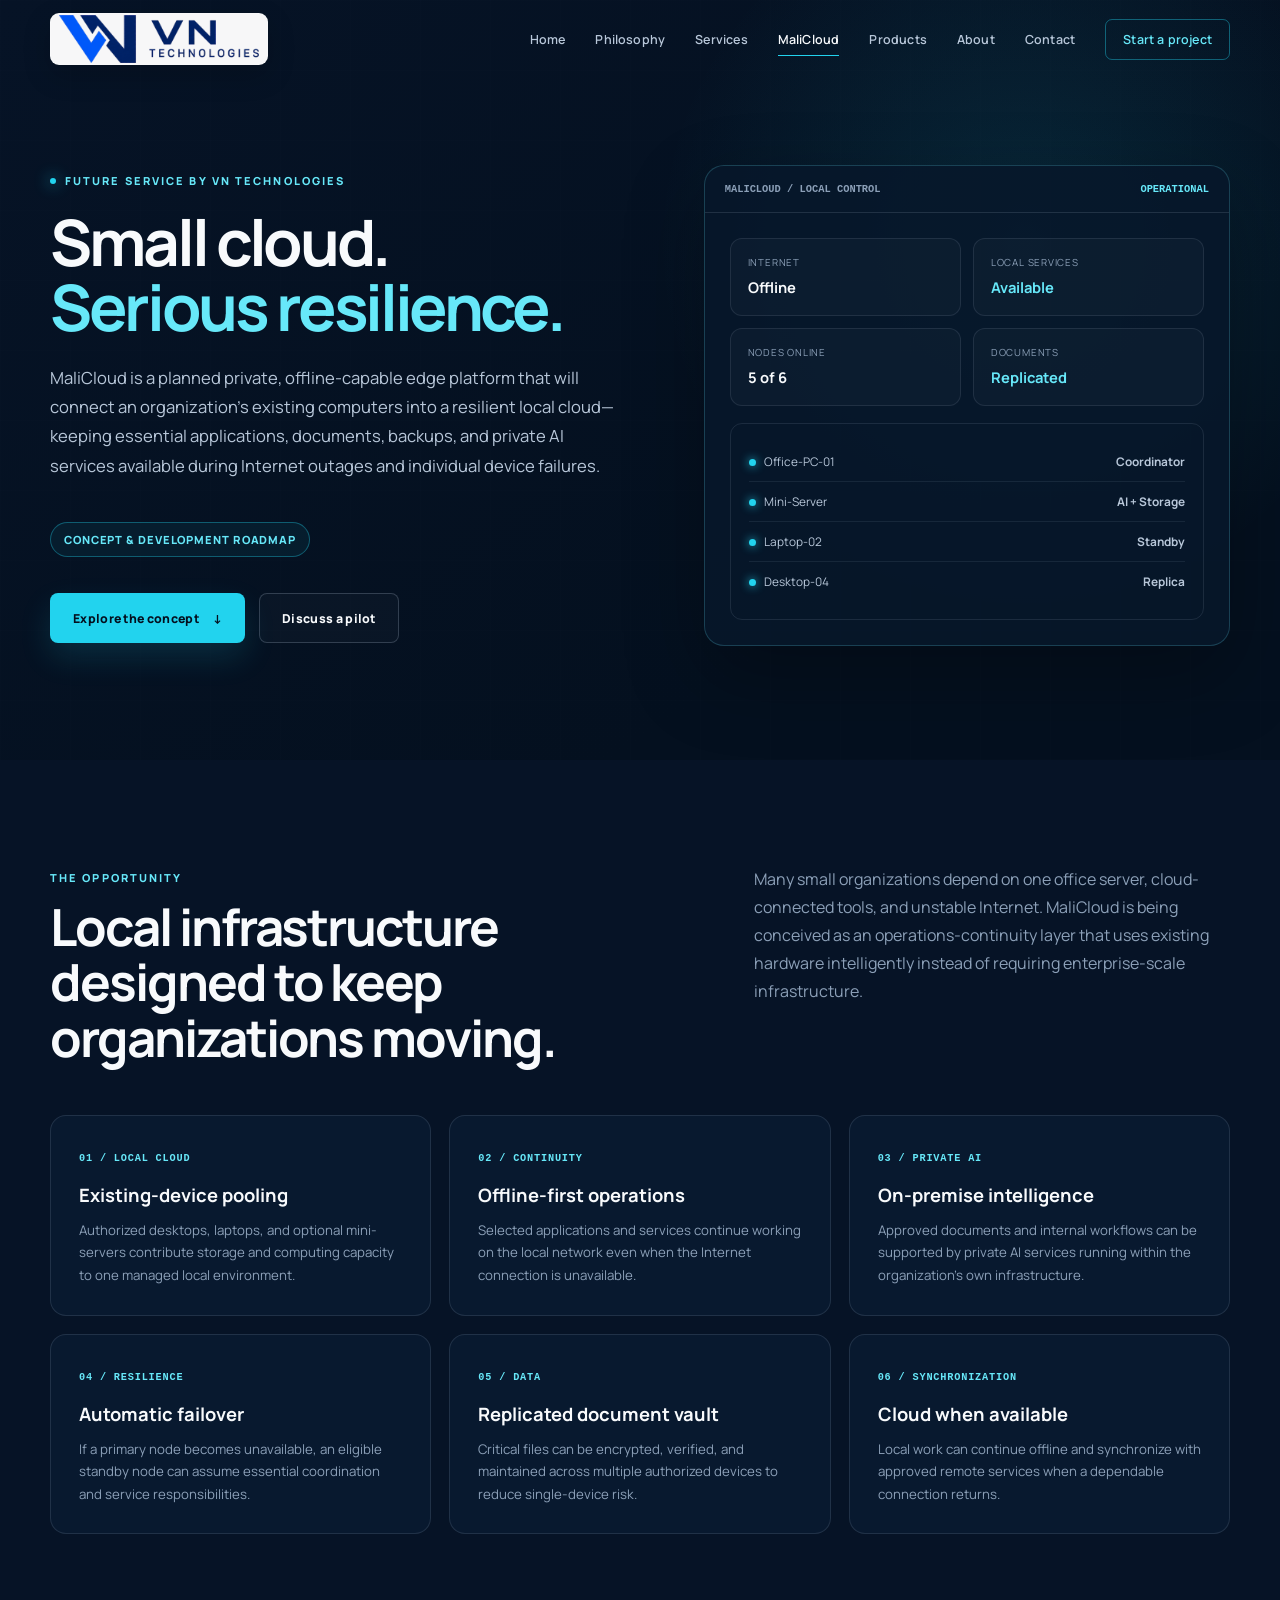
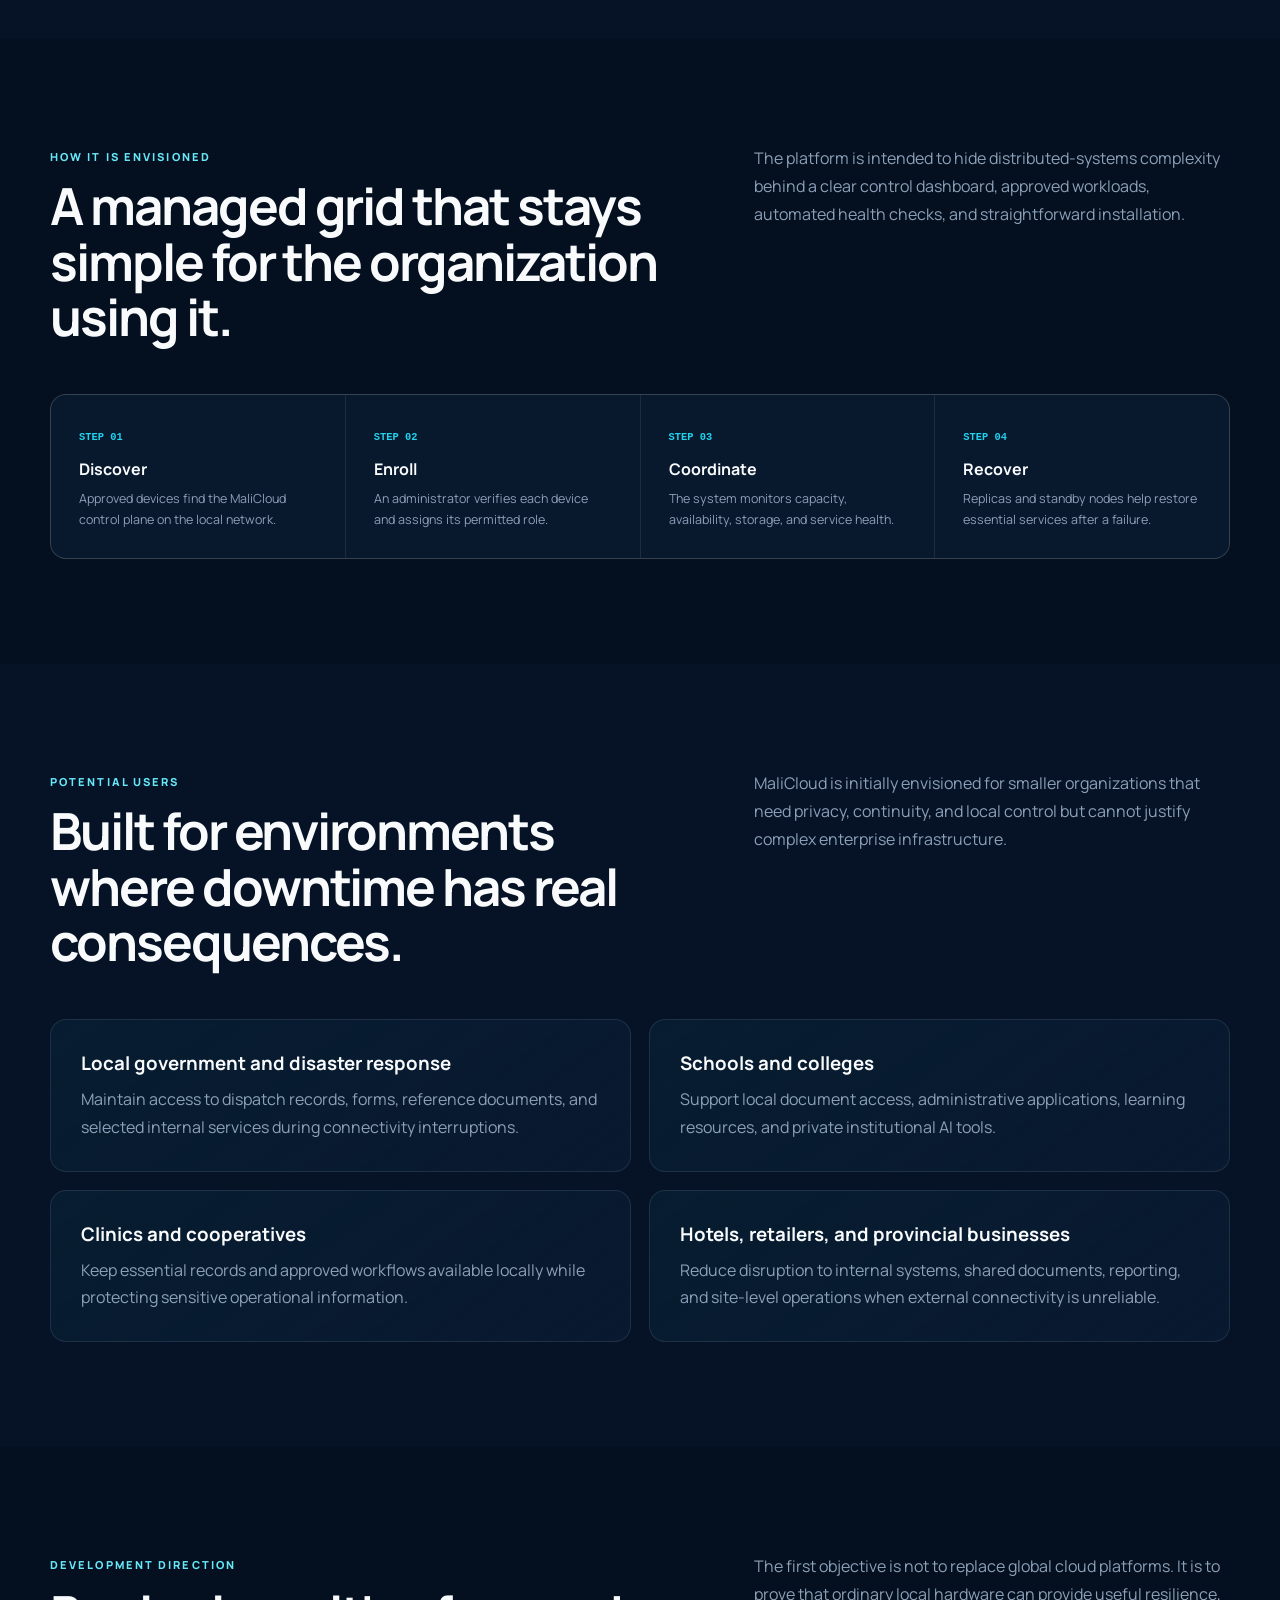
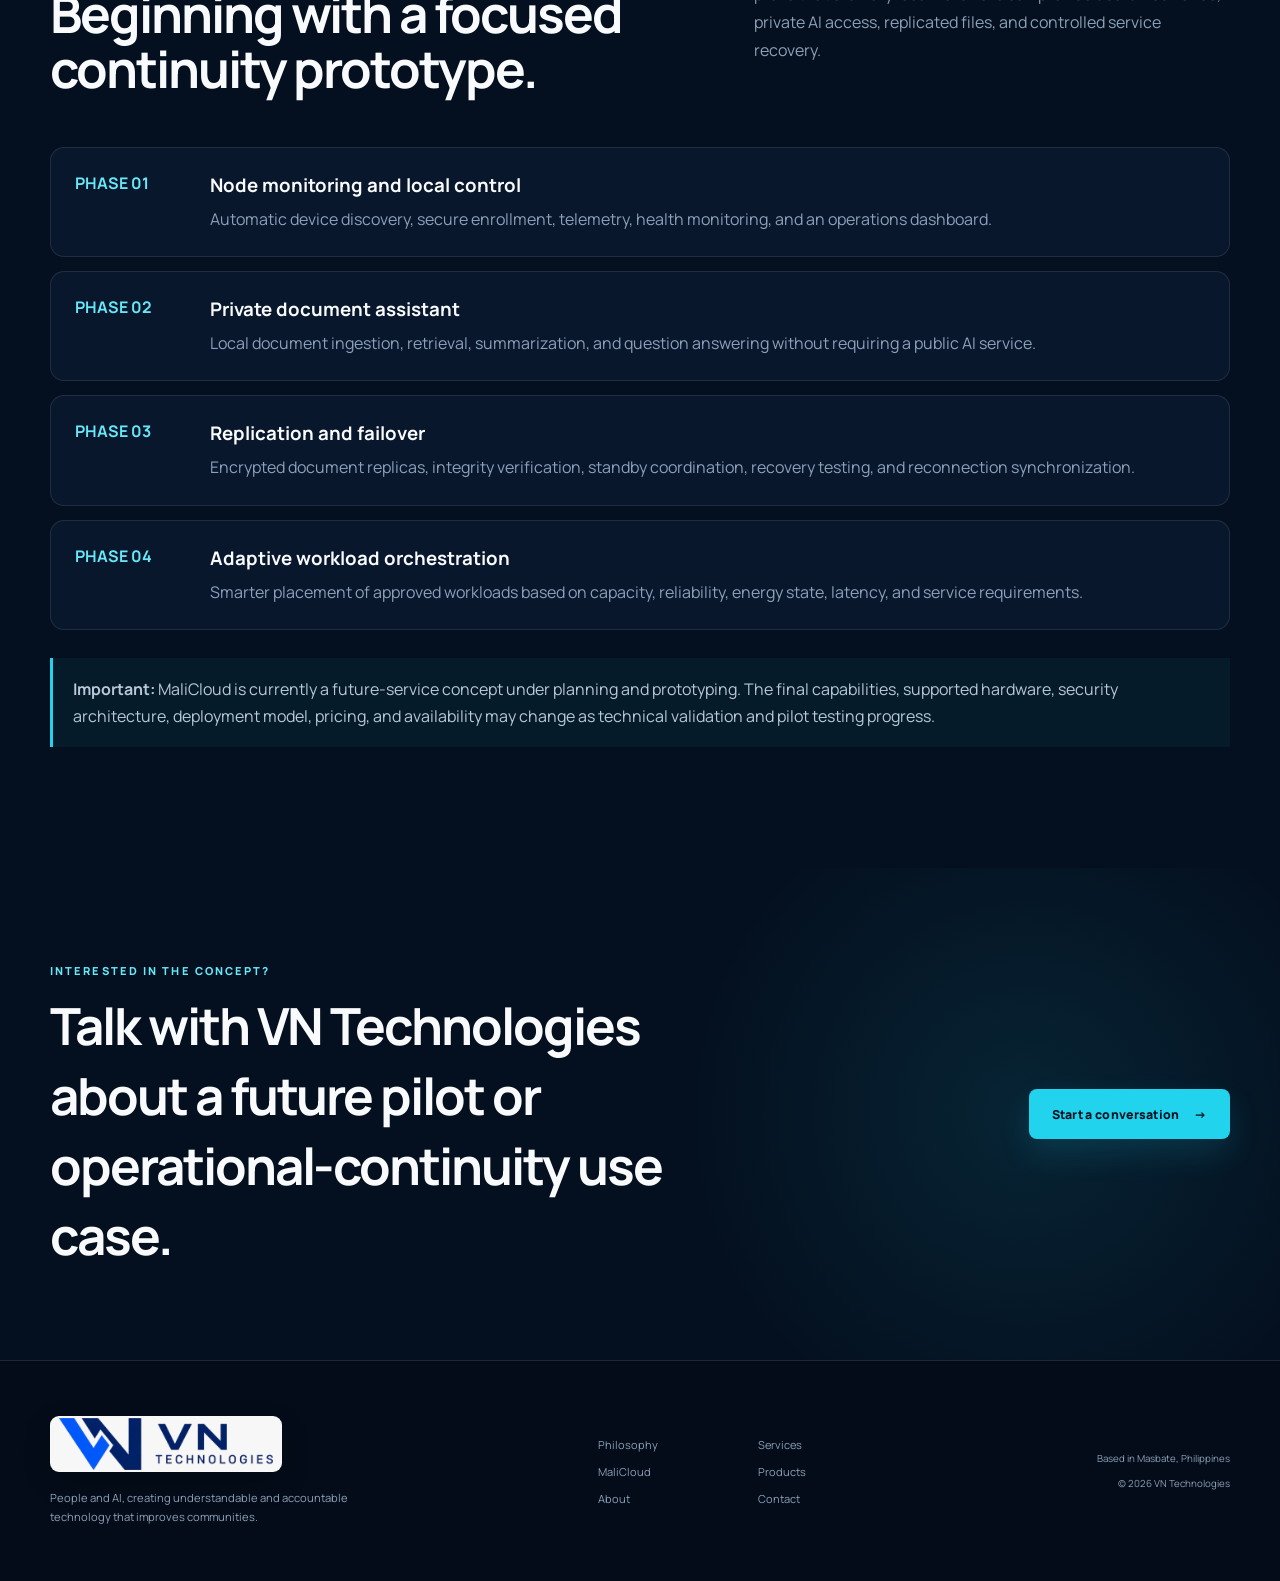
==== commit dedc0ab2: "Center VN Technologies on Accountable Vibe Coding" ====
--- a/malicloud.html
+++ b/malicloud.html
@@ -75,7 +75,7 @@
         <a class="brand" href="index.html#home" aria-label="VN Technologies home"><span class="brand-logo" aria-hidden="true"></span></a>
         <button class="menu-toggle" type="button" aria-expanded="false" aria-controls="site-navigation" aria-label="Open navigation" data-menu-toggle><span></span><span></span><span></span></button>
         <nav id="site-navigation" class="site-nav" aria-label="Main navigation" data-nav>
-          <a href="index.html#home">Home</a><a href="index.html#about">About</a><a href="index.html#services">Services</a><a class="active" href="malicloud.html" aria-current="page">MaliCloud</a><a href="products.html">Products</a><a href="index.html#contact">Contact</a><a class="nav-cta" href="index.html#contact">Start a project</a>
+          <a href="index.html#home">Home</a><a href="accountable-vibe-coding.html">Philosophy</a><a href="index.html#services">Services</a><a class="active" href="malicloud.html" aria-current="page">MaliCloud</a><a href="products.html">Products</a><a href="index.html#about">About</a><a href="index.html#contact">Contact</a><a class="nav-cta" href="index.html#contact">Start a project</a>
         </nav>
       </div>
     </header>
@@ -129,6 +129,6 @@
       </section>
       <section class="mc-cta"><div class="container mc-cta-inner reveal"><div><span class="section-kicker">Interested in the concept?</span><h2>Talk with VN Technologies about a future pilot or operational-continuity use case.</h2></div><a class="button button-primary" href="index.html#contact">Start a conversation <span aria-hidden="true">→</span></a></div></section>
     </main>
-    <footer><div class="container footer-grid"><div><a class="brand footer-brand" href="index.html#home" aria-label="VN Technologies home"><span class="brand-logo" aria-hidden="true"></span></a><p>Building technology and creative digital solutions that move businesses and communities forward.</p></div><div class="footer-links"><a href="index.html#about">About</a><a href="index.html#services">Services</a><a href="malicloud.html">MaliCloud</a><a href="products.html">Products</a><a href="index.html#contact">Contact</a></div><div class="footer-meta"><span>Based in Masbate, Philippines</span><span>© <span data-year></span> VN Technologies</span></div></div></footer>
+    <footer><div class="container footer-grid"><div><a class="brand footer-brand" href="index.html#home" aria-label="VN Technologies home"><span class="brand-logo" aria-hidden="true"></span></a><p>People and AI, creating understandable and accountable technology that improves communities.</p></div><div class="footer-links"><a href="accountable-vibe-coding.html">Philosophy</a><a href="index.html#services">Services</a><a href="malicloud.html">MaliCloud</a><a href="products.html">Products</a><a href="index.html#about">About</a><a href="index.html#contact">Contact</a></div><div class="footer-meta"><span>Based in Masbate, Philippines</span><span>© <span data-year></span> VN Technologies</span></div></div></footer>
   </body>
 </html>
--- a/styles.css
+++ b/styles.css
@@ -2359,6 +2359,633 @@
   }
 }
 
+/* Accountable Vibe Coding: homepage philosophy and impact sections */
+.avc-section {
+  position: relative;
+  overflow: hidden;
+  border-bottom: 1px solid var(--line);
+  background:
+    radial-gradient(circle at 82% 12%, rgba(34, 211, 238, 0.095), transparent 25%),
+    linear-gradient(145deg, var(--navy-950), #071a30 62%, var(--navy-950));
+}
+
+.avc-section::before {
+  position: absolute;
+  top: -260px;
+  right: -250px;
+  width: 700px;
+  height: 700px;
+  border: 1px solid rgba(34, 211, 238, 0.07);
+  border-radius: 50%;
+  box-shadow: 0 0 0 90px rgba(34, 211, 238, 0.018), 0 0 0 180px rgba(34, 211, 238, 0.01);
+  content: "";
+}
+
+.avc-intro {
+  position: relative;
+  z-index: 2;
+  display: grid;
+  align-items: end;
+  gap: 80px;
+  margin-bottom: 58px;
+  grid-template-columns: 1fr 1fr;
+}
+
+.avc-code {
+  margin: 24px 0 9px;
+  color: var(--slate-400);
+  font-family: ui-monospace, SFMono-Regular, Menlo, monospace;
+  font-size: 0.62rem;
+  letter-spacing: 0.14em;
+}
+
+.avc-intro h2 {
+  margin: 0;
+  font-size: clamp(2.7rem, 5.8vw, 5.8rem);
+  letter-spacing: -0.065em;
+  line-height: 0.96;
+}
+
+.avc-statement {
+  padding: 0 0 8px 28px;
+  border-left: 2px solid var(--cyan-400);
+}
+
+.avc-statement p {
+  max-width: 610px;
+  margin: 0 0 24px;
+  color: var(--slate-200);
+  font-size: clamp(1.05rem, 1.8vw, 1.35rem);
+  font-weight: 600;
+  line-height: 1.62;
+}
+
+.avc-principles {
+  position: relative;
+  z-index: 2;
+  display: grid;
+  border-top: 1px solid var(--line);
+  border-left: 1px solid var(--line);
+  grid-template-columns: repeat(3, 1fr);
+}
+
+.avc-card {
+  min-height: 265px;
+  padding: 30px;
+  border-right: 1px solid var(--line);
+  border-bottom: 1px solid var(--line);
+  background: rgba(7, 24, 44, 0.46);
+}
+
+.avc-card > span,
+.standard-row > span {
+  color: var(--cyan-400);
+  font-family: ui-monospace, SFMono-Regular, Menlo, monospace;
+  font-size: 0.62rem;
+}
+
+.avc-card h3 {
+  margin: 58px 0 12px;
+  font-size: 1rem;
+}
+
+.avc-card p {
+  margin: 0;
+  color: var(--slate-400);
+  font-size: 0.76rem;
+  line-height: 1.72;
+}
+
+.avc-promise {
+  position: relative;
+  z-index: 2;
+  display: grid;
+  align-items: center;
+  gap: 45px;
+  margin-top: 36px;
+  padding: 32px 36px;
+  border: 1px solid rgba(34, 211, 238, 0.18);
+  background: linear-gradient(90deg, rgba(34, 211, 238, 0.07), rgba(34, 211, 238, 0.01));
+  grid-template-columns: 180px 1fr;
+}
+
+.avc-promise > span {
+  color: var(--cyan-300);
+  font-size: 0.58rem;
+  font-weight: 800;
+  letter-spacing: 0.15em;
+}
+
+.avc-promise blockquote {
+  margin: 0;
+  font-size: clamp(1.05rem, 2vw, 1.45rem);
+  font-weight: 700;
+  line-height: 1.55;
+}
+
+.impact-section {
+  border-bottom: 1px solid var(--line);
+  background: var(--navy-900);
+}
+
+.impact-grid {
+  display: grid;
+  border-top: 1px solid var(--line);
+  border-left: 1px solid var(--line);
+  grid-template-columns: repeat(3, 1fr);
+}
+
+.impact-card {
+  display: flex;
+  min-height: 320px;
+  padding: 34px;
+  border-right: 1px solid var(--line);
+  border-bottom: 1px solid var(--line);
+  background: linear-gradient(145deg, rgba(34, 211, 238, 0.045), transparent 62%);
+  flex-direction: column;
+}
+
+.impact-status {
+  align-self: flex-start;
+  padding: 7px 9px;
+  border: 1px solid rgba(34, 211, 238, 0.25);
+  border-radius: 999px;
+  color: var(--cyan-300);
+  font-size: 0.53rem;
+  font-weight: 800;
+  letter-spacing: 0.08em;
+  text-transform: uppercase;
+}
+
+.impact-status.research {
+  border-color: rgba(184, 199, 217, 0.2);
+  color: var(--slate-300);
+}
+
+.impact-card strong {
+  margin: 54px 0 16px;
+  font-size: 1.65rem;
+  letter-spacing: -0.04em;
+}
+
+.impact-card p {
+  margin: 0;
+  color: var(--slate-400);
+  font-size: 0.79rem;
+  line-height: 1.75;
+}
+
+.impact-card small {
+  margin-top: auto;
+  padding-top: 35px;
+  color: var(--slate-400);
+  font-size: 0.53rem;
+  letter-spacing: 0.11em;
+}
+
+.impact-card .text-link {
+  margin-top: 20px;
+}
+
+/* Dedicated Accountable Vibe Coding page */
+.philosophy-page {
+  background: var(--navy-950);
+}
+
+.philosophy-hero {
+  position: relative;
+  min-height: 780px;
+  overflow: hidden;
+  padding: 190px 0 120px;
+  border-bottom: 1px solid var(--line);
+  background:
+    radial-gradient(circle at 77% 42%, rgba(34, 211, 238, 0.13), transparent 29%),
+    linear-gradient(145deg, var(--navy-900), var(--navy-950) 74%);
+}
+
+.philosophy-grid-art {
+  position: absolute;
+  inset: 0;
+  opacity: 0.45;
+  background-image:
+    linear-gradient(rgba(169, 184, 204, 0.035) 1px, transparent 1px),
+    linear-gradient(90deg, rgba(169, 184, 204, 0.035) 1px, transparent 1px);
+  background-size: 64px 64px;
+  mask-image: linear-gradient(to right, black, transparent 78%);
+}
+
+.philosophy-hero-grid {
+  position: relative;
+  z-index: 2;
+  display: grid;
+  align-items: center;
+  gap: 90px;
+  grid-template-columns: minmax(0, 1.12fr) minmax(340px, 0.88fr);
+}
+
+.philosophy-hero-copy h1 {
+  margin: 25px 0 28px;
+  font-size: clamp(4rem, 8.5vw, 8.2rem);
+  letter-spacing: -0.075em;
+  line-height: 0.82;
+}
+
+.philosophy-hero-copy h1 span {
+  color: var(--cyan-300);
+}
+
+.philosophy-lead {
+  max-width: 730px;
+  margin: 0;
+  color: var(--slate-300);
+  font-size: clamp(1rem, 1.6vw, 1.28rem);
+  line-height: 1.75;
+}
+
+.accountability-console {
+  overflow: hidden;
+  border: 1px solid rgba(34, 211, 238, 0.19);
+  border-radius: var(--radius-md);
+  background: rgba(4, 16, 31, 0.88);
+  box-shadow: var(--shadow);
+}
+
+.console-header {
+  display: flex;
+  justify-content: space-between;
+  padding: 18px 20px;
+  border-bottom: 1px solid var(--line);
+  color: var(--slate-400);
+  font-family: ui-monospace, SFMono-Regular, Menlo, monospace;
+  font-size: 0.54rem;
+  letter-spacing: 0.1em;
+}
+
+.console-equation {
+  display: grid;
+  gap: 13px;
+  padding: 38px;
+}
+
+.console-equation span {
+  padding: 13px 15px;
+  border-left: 2px solid var(--cyan-400);
+  background: rgba(34, 211, 238, 0.055);
+  color: var(--slate-200);
+  font-size: 0.7rem;
+  font-weight: 800;
+  letter-spacing: 0.1em;
+}
+
+.console-equation i {
+  color: var(--cyan-400);
+  font-style: normal;
+}
+
+.console-equation strong {
+  margin-top: 8px;
+  color: var(--cyan-300);
+  font-size: 0.9rem;
+  letter-spacing: 0.05em;
+}
+
+.console-owner {
+  display: flex;
+  justify-content: space-between;
+  padding: 22px 38px;
+  border-top: 1px solid var(--line);
+  background: rgba(34, 211, 238, 0.04);
+}
+
+.console-owner small {
+  color: var(--slate-400);
+  font-size: 0.52rem;
+  letter-spacing: 0.1em;
+}
+
+.console-owner strong {
+  color: var(--white);
+  font-size: 0.75rem;
+}
+
+.philosophy-belief {
+  padding: 80px 0;
+  border-bottom: 1px solid var(--line);
+  background: #030c18;
+}
+
+.belief-grid {
+  display: grid;
+  align-items: start;
+  gap: 50px;
+  grid-template-columns: 160px minmax(0, 1.4fr) minmax(280px, 0.6fr);
+}
+
+.belief-grid > span {
+  color: var(--cyan-400);
+  font-size: 0.58rem;
+  font-weight: 800;
+  letter-spacing: 0.12em;
+}
+
+.belief-grid blockquote {
+  margin: 0;
+  font-size: clamp(1.55rem, 3vw, 2.5rem);
+  font-weight: 700;
+  letter-spacing: -0.04em;
+  line-height: 1.35;
+}
+
+.belief-grid p {
+  margin: 0;
+  color: var(--slate-400);
+  font-size: 0.82rem;
+  line-height: 1.8;
+}
+
+.standard-section {
+  background: var(--navy-900);
+}
+
+.standard-list {
+  border-top: 1px solid var(--line);
+}
+
+.standard-row {
+  display: grid;
+  align-items: center;
+  gap: 36px;
+  min-height: 118px;
+  padding: 24px 28px;
+  border-right: 1px solid var(--line);
+  border-bottom: 1px solid var(--line);
+  border-left: 1px solid var(--line);
+  grid-template-columns: 55px minmax(220px, 0.8fr) minmax(300px, 1.2fr);
+}
+
+.standard-row h3 {
+  margin: 0;
+  font-size: 1rem;
+}
+
+.standard-row p {
+  margin: 0;
+  color: var(--slate-400);
+  font-size: 0.78rem;
+  line-height: 1.7;
+}
+
+.roles-section {
+  border-top: 1px solid var(--line);
+  border-bottom: 1px solid var(--line);
+  background: var(--navy-950);
+}
+
+.roles-grid {
+  display: grid;
+  border-top: 1px solid var(--line);
+  border-left: 1px solid var(--line);
+  grid-template-columns: 1fr 1fr;
+}
+
+.role-panel {
+  min-height: 560px;
+  padding: 48px;
+  border-right: 1px solid var(--line);
+  border-bottom: 1px solid var(--line);
+}
+
+.human-role {
+  background: linear-gradient(145deg, rgba(34, 211, 238, 0.075), transparent 65%);
+}
+
+.ai-role {
+  background: linear-gradient(215deg, rgba(56, 189, 248, 0.055), transparent 65%);
+}
+
+.role-label {
+  color: var(--cyan-300);
+  font-size: 0.58rem;
+  font-weight: 800;
+  letter-spacing: 0.13em;
+}
+
+.role-panel h2 {
+  max-width: 500px;
+  margin: 80px 0 38px;
+  font-size: clamp(2rem, 3.7vw, 3.2rem);
+  letter-spacing: -0.05em;
+  line-height: 1.1;
+}
+
+.role-panel ul {
+  display: grid;
+  gap: 16px;
+  margin: 0;
+  padding: 0;
+  color: var(--slate-300);
+  font-size: 0.79rem;
+  line-height: 1.6;
+  list-style: none;
+}
+
+.role-panel li {
+  display: flex;
+  gap: 12px;
+}
+
+.role-panel li::before {
+  color: var(--cyan-400);
+  content: "↳";
+}
+
+.done-section {
+  background: var(--navy-900);
+}
+
+.done-grid {
+  display: grid;
+  align-items: center;
+  gap: 100px;
+  grid-template-columns: 1fr 1fr;
+}
+
+.done-copy h2 {
+  margin: 18px 0 24px;
+  font-size: clamp(2.3rem, 4.4vw, 4rem);
+  letter-spacing: -0.055em;
+  line-height: 1.08;
+}
+
+.done-copy p {
+  margin: 0;
+  color: var(--slate-400);
+  font-size: 0.86rem;
+  line-height: 1.82;
+}
+
+.done-checklist {
+  border-top: 1px solid var(--line);
+  border-left: 1px solid var(--line);
+}
+
+.done-checklist > div {
+  display: flex;
+  align-items: center;
+  gap: 18px;
+  min-height: 76px;
+  padding: 18px 22px;
+  border-right: 1px solid var(--line);
+  border-bottom: 1px solid var(--line);
+}
+
+.done-checklist span {
+  display: grid;
+  width: 28px;
+  height: 28px;
+  place-items: center;
+  border: 1px solid rgba(34, 211, 238, 0.25);
+  border-radius: 50%;
+  color: var(--cyan-300);
+  font-size: 0.7rem;
+}
+
+.done-checklist p {
+  margin: 0;
+  color: var(--slate-400);
+  font-size: 0.78rem;
+}
+
+.done-checklist strong {
+  color: var(--slate-200);
+}
+
+.community-manifesto {
+  padding: 120px 0;
+  border-top: 1px solid var(--line);
+  background:
+    radial-gradient(circle at 50% 110%, rgba(34, 211, 238, 0.13), transparent 34%),
+    #030c18;
+}
+
+.community-manifesto-inner {
+  max-width: 940px;
+  text-align: center;
+}
+
+.community-manifesto-inner > span {
+  color: var(--cyan-300);
+  font-size: 0.58rem;
+  font-weight: 800;
+  letter-spacing: 0.15em;
+}
+
+.community-manifesto h2 {
+  margin: 26px 0;
+  font-size: clamp(2.4rem, 5.4vw, 5rem);
+  letter-spacing: -0.065em;
+  line-height: 1.02;
+}
+
+.community-manifesto p {
+  max-width: 760px;
+  margin: 0 auto 35px;
+  color: var(--slate-400);
+  font-size: 0.9rem;
+  line-height: 1.85;
+}
+
+@media (max-width: 900px) {
+  .avc-intro,
+  .philosophy-hero-grid,
+  .belief-grid,
+  .done-grid {
+    grid-template-columns: 1fr;
+  }
+
+  .avc-principles,
+  .impact-grid {
+    grid-template-columns: repeat(2, 1fr);
+  }
+
+  .avc-intro,
+  .philosophy-hero-grid,
+  .done-grid {
+    gap: 55px;
+  }
+
+  .avc-promise {
+    grid-template-columns: 1fr;
+  }
+
+  .belief-grid {
+    gap: 28px;
+  }
+
+  .roles-grid {
+    grid-template-columns: 1fr;
+  }
+
+  .role-panel {
+    min-height: auto;
+  }
+}
+
+@media (max-width: 600px) {
+  .avc-principles,
+  .impact-grid {
+    grid-template-columns: 1fr;
+  }
+
+  .avc-statement {
+    padding-left: 20px;
+  }
+
+  .avc-card,
+  .impact-card,
+  .role-panel {
+    padding: 26px;
+  }
+
+  .avc-promise {
+    padding: 26px;
+  }
+
+  .philosophy-hero {
+    min-height: auto;
+    padding: 145px 0 85px;
+  }
+
+  .accountability-console {
+    border-radius: 12px;
+  }
+
+  .console-equation,
+  .console-owner {
+    padding: 24px;
+  }
+
+  .console-owner {
+    align-items: flex-start;
+    gap: 8px;
+    flex-direction: column;
+  }
+
+  .standard-row {
+    gap: 12px;
+    padding: 24px;
+    grid-template-columns: 1fr;
+  }
+
+  .role-panel h2 {
+    margin-top: 48px;
+  }
+
+  .community-manifesto {
+    padding: 90px 0;
+  }
+}
+
 /* Finished products portfolio */
 .products-page {
   background:
@@ -2728,6 +3355,28 @@
   letter-spacing: 0.05em;
 }
 
+.product-logo {
+  width: 82px;
+  height: 82px;
+  margin: 28px 0 22px;
+  object-fit: contain;
+  filter: drop-shadow(0 14px 28px rgba(34, 211, 238, 0.14));
+}
+
+.product-detail-link {
+  display: inline-flex;
+  align-items: center;
+  gap: 10px;
+  margin-top: 24px;
+  color: var(--cyan-300);
+  font-size: 0.72rem;
+  font-weight: 800;
+}
+
+.product-detail-link span { transition: transform 0.2s ease; }
+.product-detail-link:hover span,
+.product-detail-link:focus-visible span { transform: translateX(4px); }
+
 .product-code {
   margin: 27px 0 9px;
   color: var(--slate-400);
